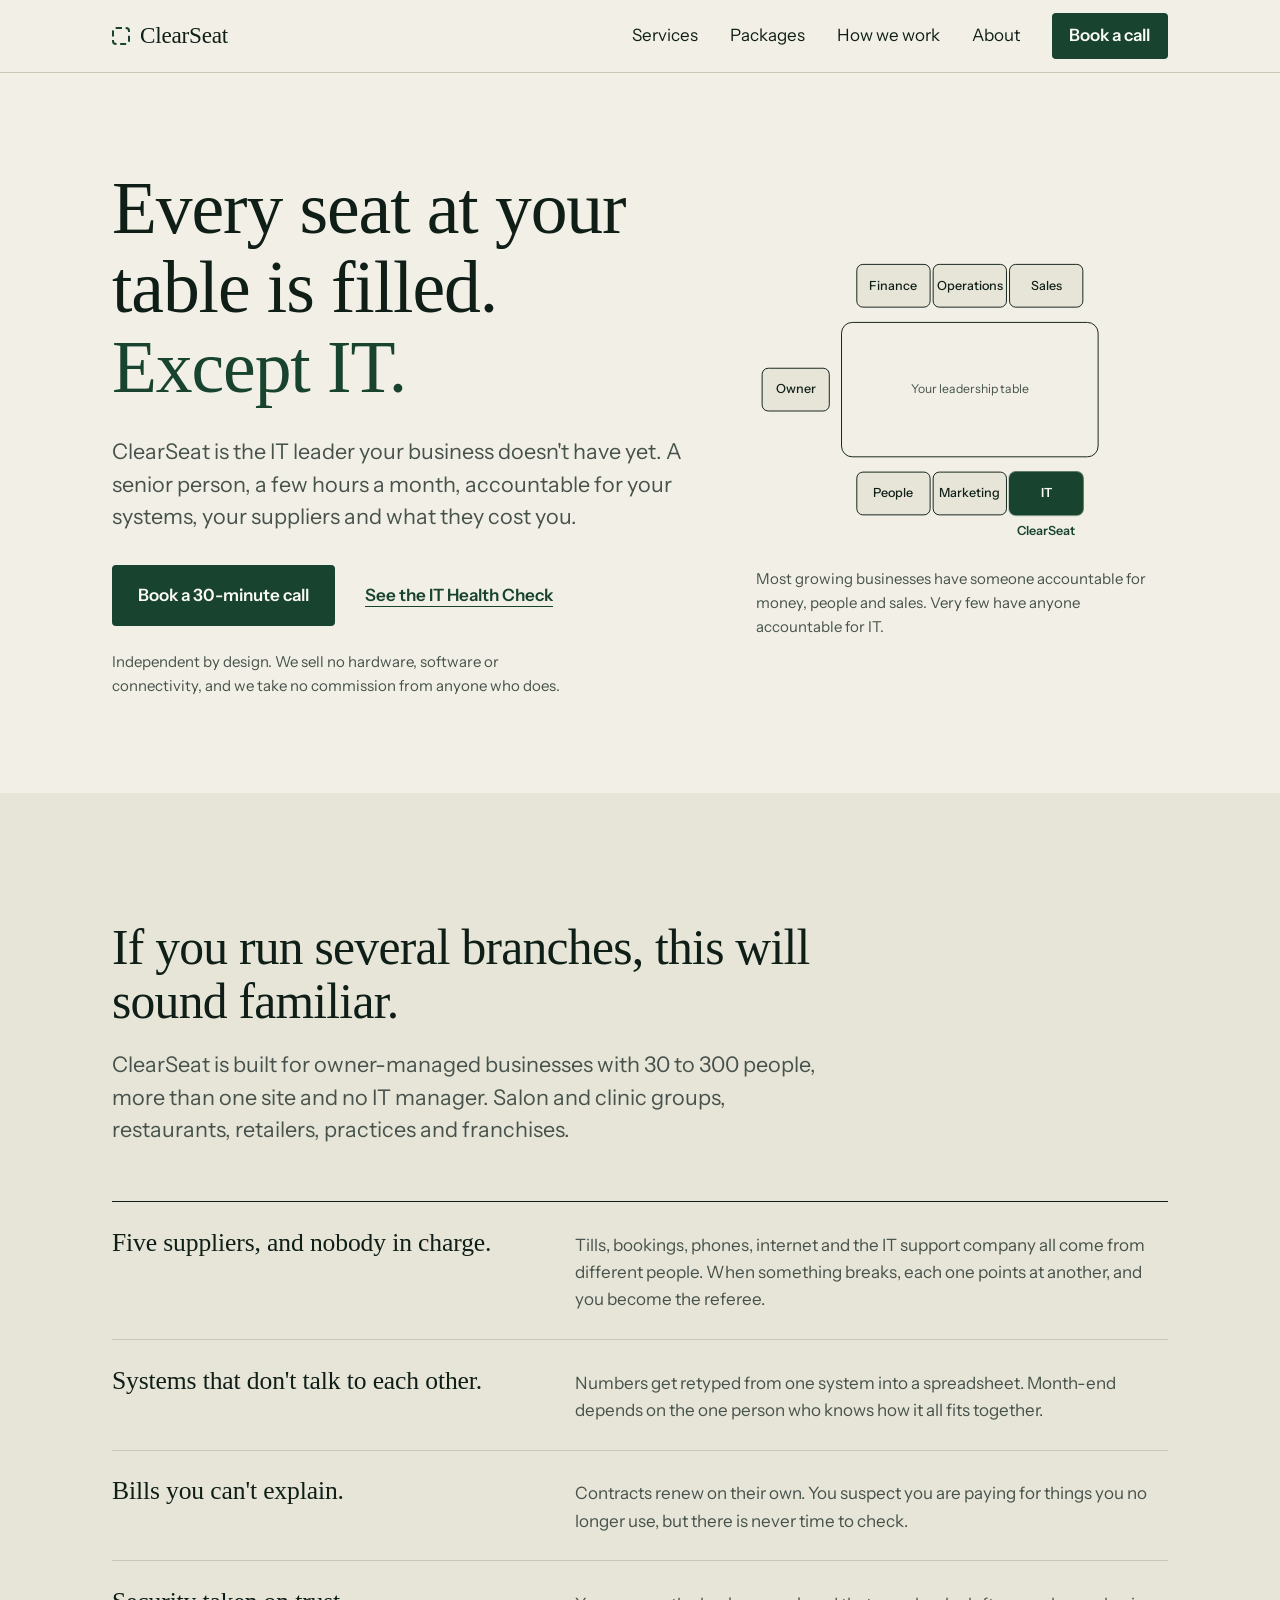
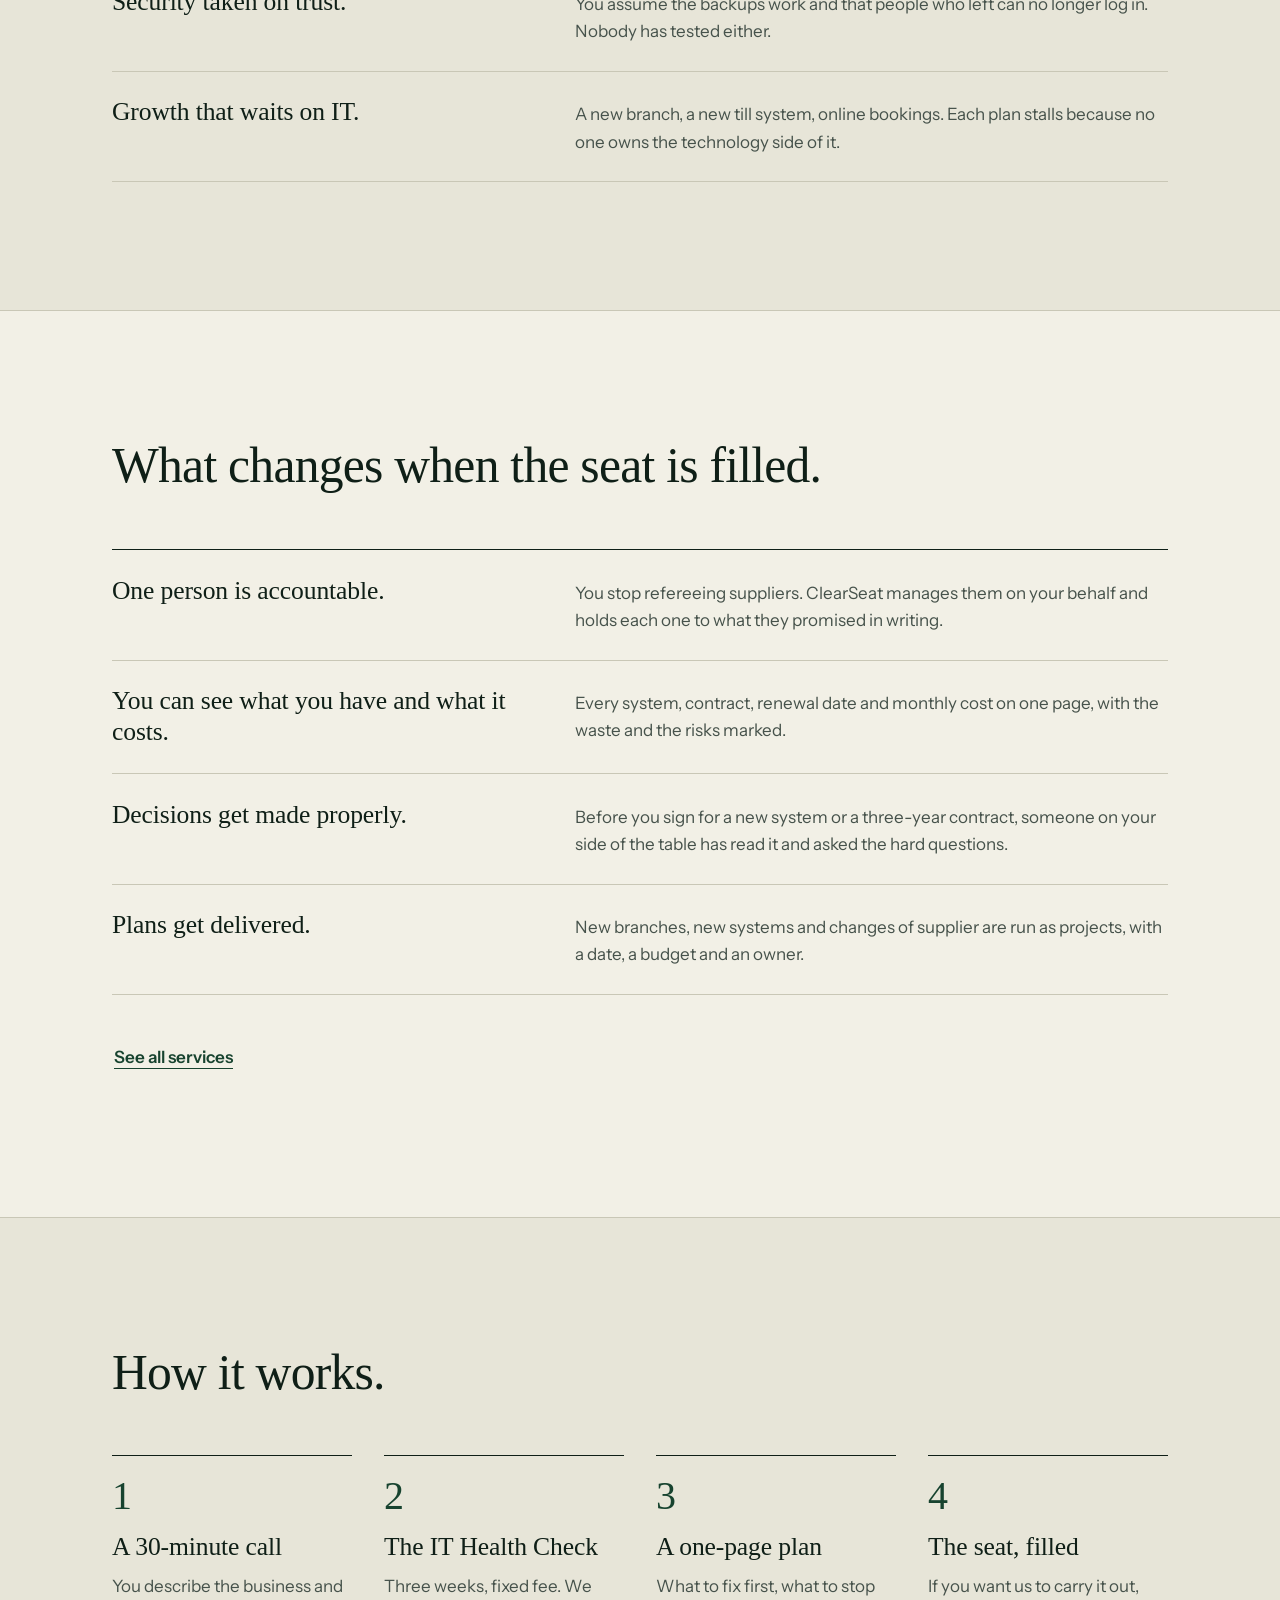
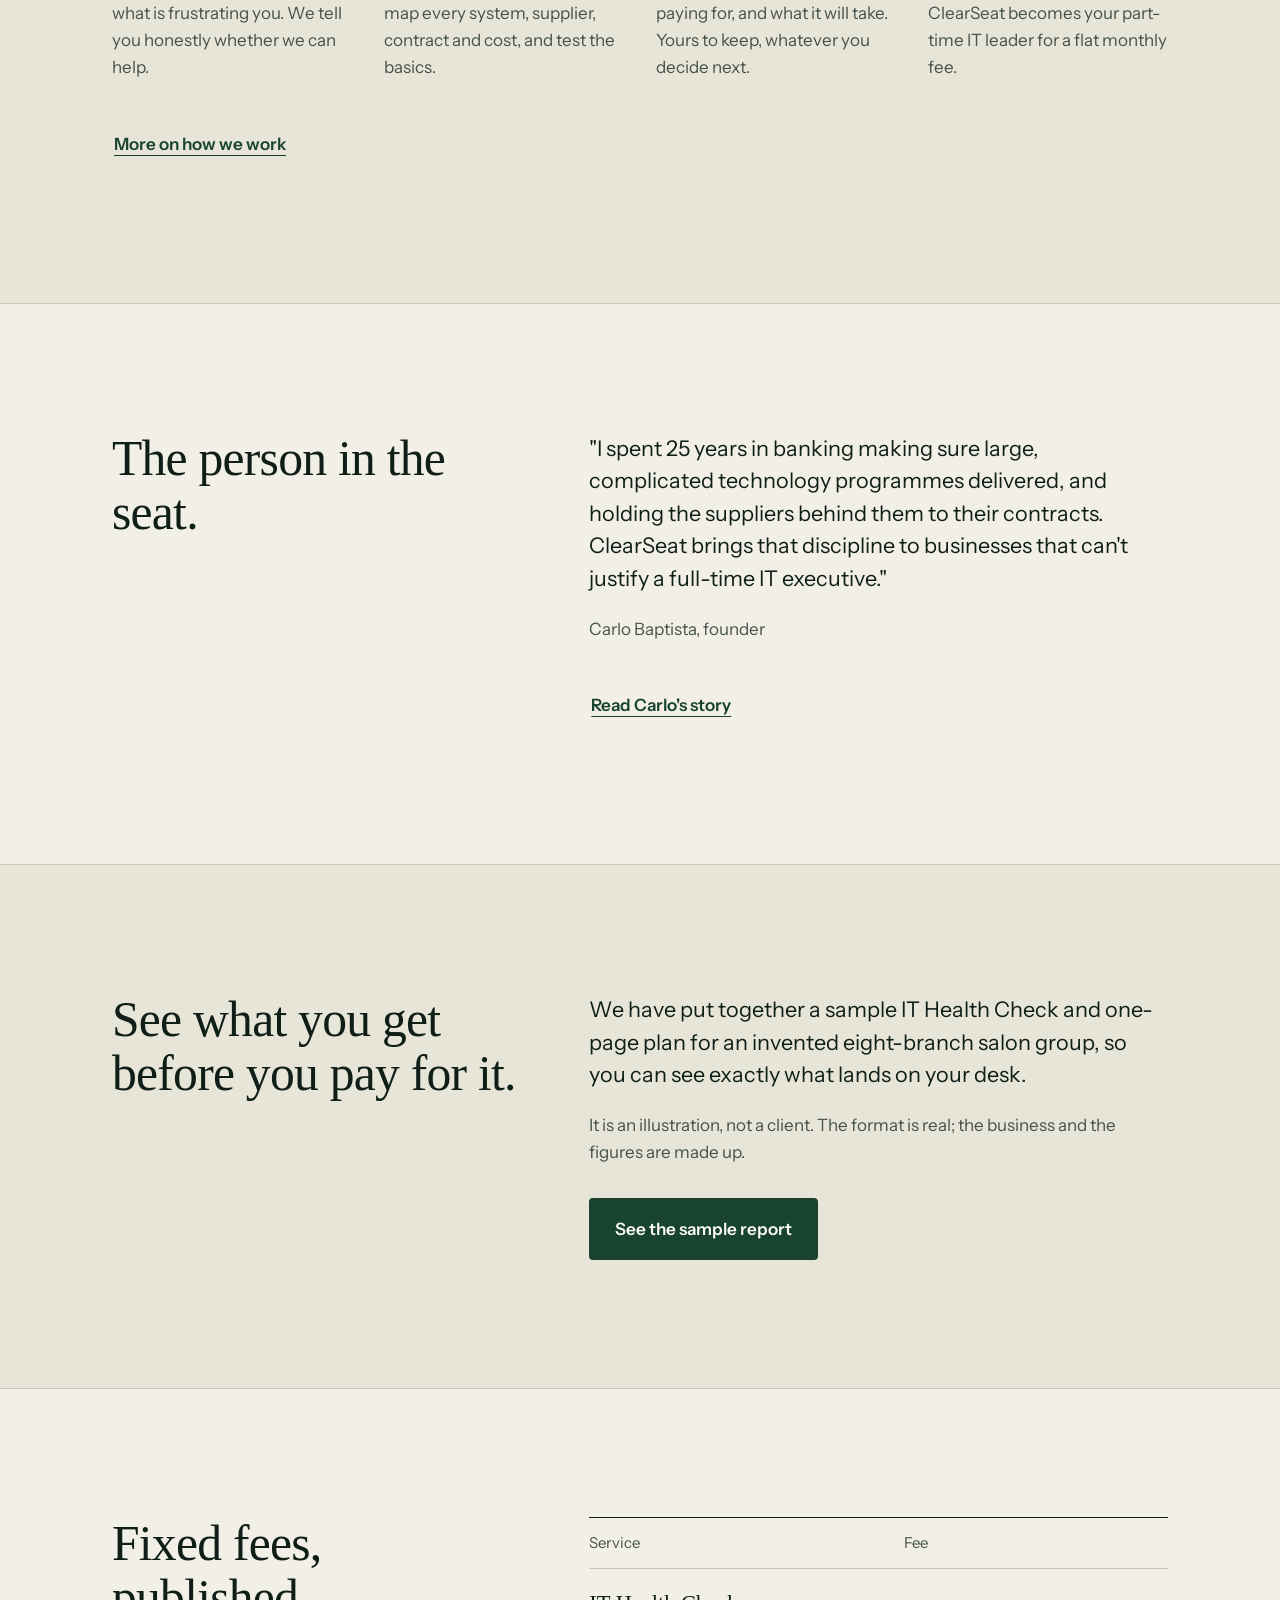
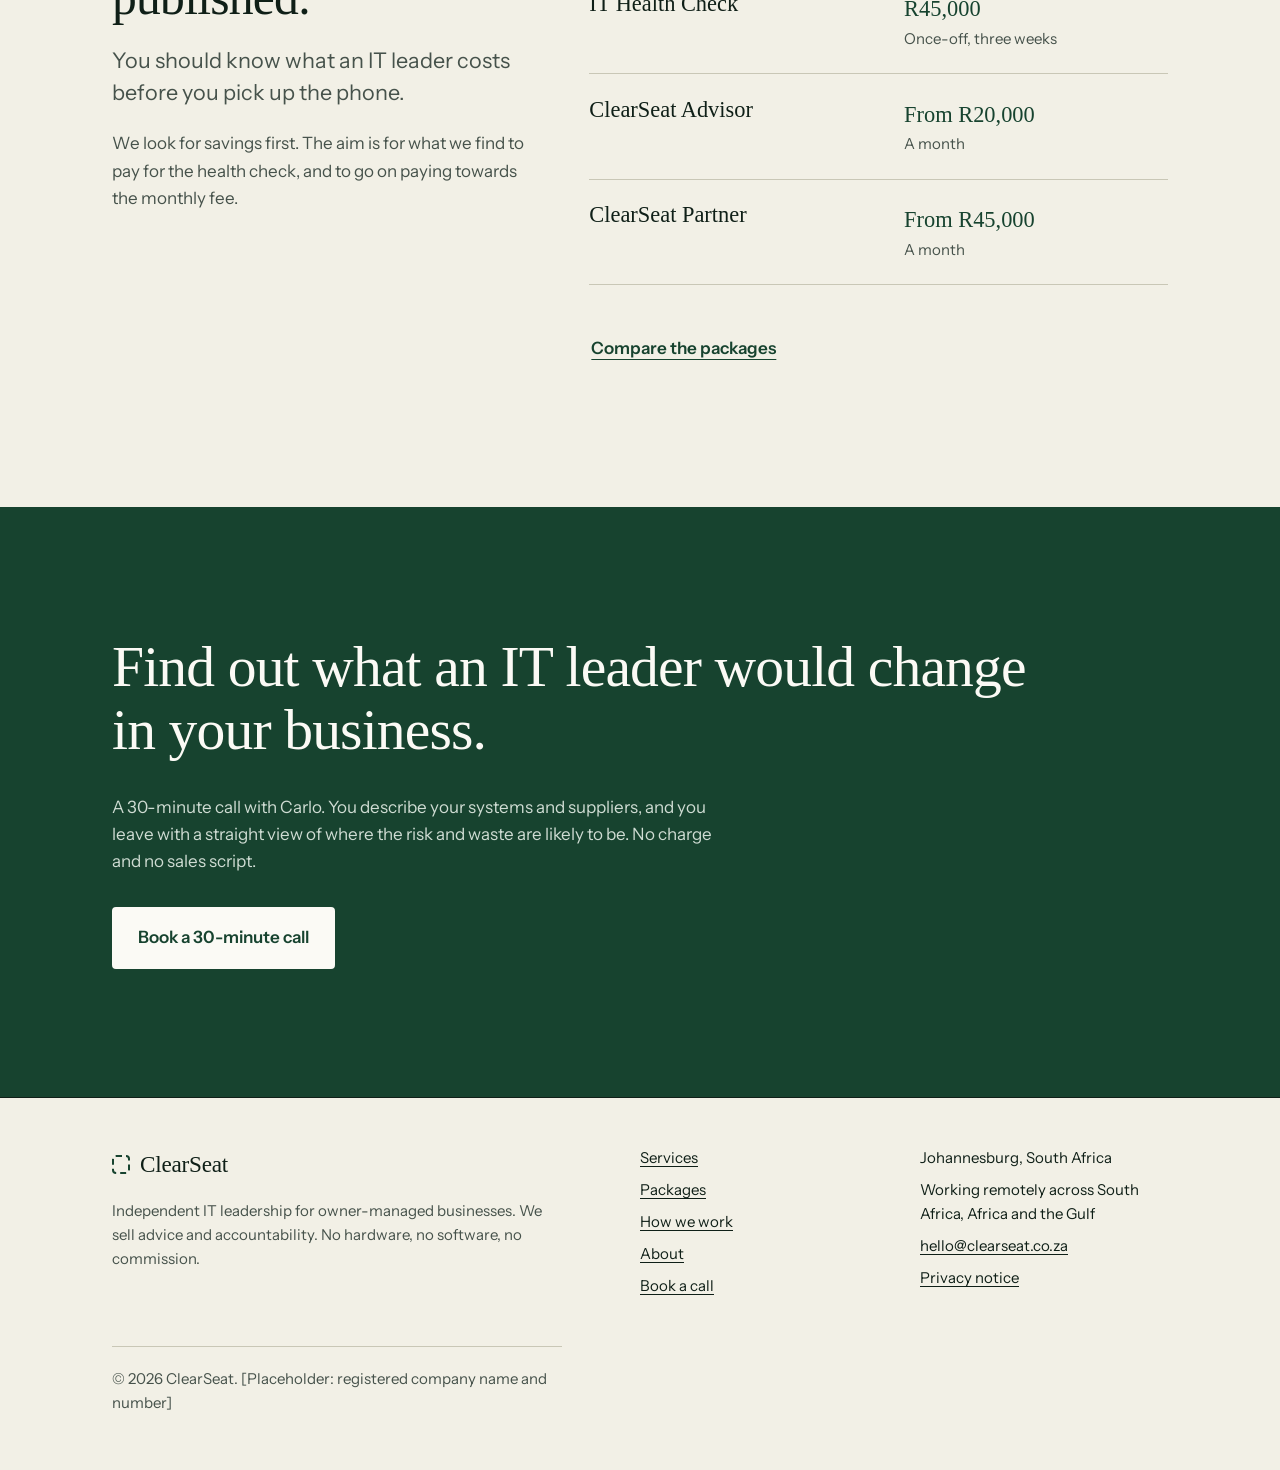
==== index.html @ d9fad648 "Add ClearSeat website Static site: home, services, packages, how we work, about, sample report, cont" ====
<!doctype html>
<html lang="en-ZA" class="no-js">
<head>
<meta charset="utf-8">
<meta name="viewport" content="width=device-width, initial-scale=1">
<title>ClearSeat - The IT leader your business doesn't have yet</title>
<meta name="description" content="Independent, part-time IT leadership for owner-managed businesses with several sites, many suppliers and no IT manager. Fixed fees. No commission.">
<link rel="canonical" href="https://www.clearseat.co.za/">
<meta name="theme-color" content="#17432f">
<meta property="og:type" content="website">
<meta property="og:site_name" content="ClearSeat">
<meta property="og:title" content="ClearSeat - The IT leader your business doesn't have yet">
<meta property="og:description" content="Independent, part-time IT leadership for owner-managed businesses with several sites, many suppliers and no IT manager. Fixed fees. No commission.">
<meta property="og:url" content="https://www.clearseat.co.za/">
<meta property="og:image" content="https://www.clearseat.co.za/og.png">
<meta property="og:image:width" content="1200">
<meta property="og:image:height" content="630">
<meta property="og:image:alt" content="ClearSeat. The IT leader your business doesn't have yet.">
<meta name="twitter:card" content="summary_large_image">
<link rel="icon" href="favicon.svg" type="image/svg+xml">
<link rel="preload" href="fonts/fraunces.woff2" as="font" type="font/woff2" crossorigin>
<link rel="preload" href="fonts/instrument-sans.woff2" as="font" type="font/woff2" crossorigin>
<link rel="stylesheet" href="css/styles.css">
<script>document.documentElement.className = "js";</script>
<script type="application/ld+json">
{
  "@context": "https://schema.org",
  "@type": [
    "LocalBusiness",
    "ProfessionalService"
  ],
  "name": "ClearSeat",
  "url": "https://www.clearseat.co.za/",
  "image": "https://www.clearseat.co.za/og.png",
  "description": "Independent, part-time IT leadership for owner-managed businesses with several sites, many suppliers and no IT manager.",
  "slogan": "The IT leader your business doesn't have yet.",
  "email": "hello@clearseat.co.za",
  "priceRange": "From R20,000 a month",
  "address": {
    "@type": "PostalAddress",
    "addressLocality": "Johannesburg",
    "addressRegion": "Gauteng",
    "addressCountry": "ZA"
  },
  "areaServed": [
    "South Africa",
    "Africa",
    "Middle East"
  ],
  "founder": {
    "@type": "Person",
    "name": "Carlo Baptista",
    "jobTitle": "Founder"
  }
}
</script>
</head>
<body>
<a class="skip" href="#main">Skip to content</a>
<header class="site-header">
  <div class="wrap">
    <a class="brand" href="index.html" aria-label="ClearSeat home"><span class="brand-mark" aria-hidden="true"></span>ClearSeat</a>
    <button class="nav-toggle" type="button" aria-expanded="false" aria-controls="site-nav">Menu</button>
    <nav class="site-nav" id="site-nav" aria-label="Main">
      <ul>
        <li><a href="services.html">Services</a></li>
        <li><a href="packages.html">Packages</a></li>
        <li><a href="how-we-work.html">How we work</a></li>
        <li><a href="about.html">About</a></li>
        <li><a class="btn" href="contact.html">Book a call</a></li>
      </ul>
    </nav>
  </div>
</header>
<main id="main">
<section class="hero">
  <div class="wrap hero-grid">
    <div>
      <h1>Every seat at your table is filled. <span>Except IT.</span></h1>
      <p class="lede">ClearSeat is the IT leader your business doesn't have yet. A senior person, a few hours a month, accountable for your systems, your suppliers and what they cost you.</p>
      <div class="actions">
        <a class="btn" href="contact.html">Book a 30-minute call</a>
        <a class="btn btn-plain" href="services.html#health-check">See the IT Health Check</a>
      </div>
      <p class="hero-note">Independent by design. We sell no hardware, software or connectivity, and we take no commission from anyone who does.</p>
    </div>
    <figure class="table-fig">
  <svg viewBox="0 0 540 404" role="img" aria-labelledby="table-title table-desc">
    <title id="table-title">Your leadership table</title>
    <desc id="table-desc">A table seen from above. The owner, finance, operations, sales, people and marketing seats are filled. The IT seat is empty until ClearSeat takes it.</desc>
    <rect class="table-top" x="112" y="104" width="336" height="176" rx="14"/>
    <text class="table-word" x="280" y="197">Your leadership table</text>
    <rect class="seat" x="8" y="164" width="88" height="56" rx="8"/><text class="seat-label" x="52" y="197">Owner</text>
    <rect class="seat" x="132" y="28" width="96" height="56" rx="8"/><text class="seat-label" x="180" y="61">Finance</text>
    <rect class="seat" x="232" y="28" width="96" height="56" rx="8"/><text class="seat-label" x="280" y="61">Operations</text>
    <rect class="seat" x="332" y="28" width="96" height="56" rx="8"/><text class="seat-label" x="380" y="61">Sales</text>
    <rect class="seat" x="132" y="300" width="96" height="56" rx="8"/><text class="seat-label" x="180" y="333">People</text>
    <rect class="seat" x="232" y="300" width="96" height="56" rx="8"/><text class="seat-label" x="280" y="333">Marketing</text>
    <rect class="seat-it-empty" x="332" y="300" width="96" height="56" rx="8"/>
    <text class="seat-it-empty-word" x="380" y="333">IT</text>
    <rect class="seat-it" x="332" y="300" width="96" height="56" rx="8"/>
    <text class="seat-it-label" x="380" y="333">IT</text>
    <text class="seat-it-word" x="380" y="382">ClearSeat</text>
  </svg>
  <figcaption>Most growing businesses have someone accountable for money, people and sales. Very few have anyone accountable for IT.</figcaption>
</figure>
  </div>
</section>

<section class="section section-deep">
  <div class="wrap">
    <div class="section-head">
      <h2>If you run several branches, this will sound familiar.</h2>
      <p class="lede">ClearSeat is built for owner-managed businesses with 30 to 300 people, more than one site and no IT manager. Salon and clinic groups, restaurants, retailers, practices and franchises.</p>
    </div>
    <ul class="ledger">
      <li><h3>Five suppliers, and nobody in charge.</h3><p>Tills, bookings, phones, internet and the IT support company all come from different people. When something breaks, each one points at another, and you become the referee.</p></li>
      <li><h3>Systems that don't talk to each other.</h3><p>Numbers get retyped from one system into a spreadsheet. Month-end depends on the one person who knows how it all fits together.</p></li>
      <li><h3>Bills you can't explain.</h3><p>Contracts renew on their own. You suspect you are paying for things you no longer use, but there is never time to check.</p></li>
      <li><h3>Security taken on trust.</h3><p>You assume the backups work and that people who left can no longer log in. Nobody has tested either.</p></li>
      <li><h3>Growth that waits on IT.</h3><p>A new branch, a new till system, online bookings. Each plan stalls because no one owns the technology side of it.</p></li>
    </ul>
  </div>
</section>

<section class="section">
  <div class="wrap">
    <div class="section-head">
      <h2>What changes when the seat is filled.</h2>
    </div>
    <ul class="ledger">
      <li><h3>One person is accountable.</h3><p>You stop refereeing suppliers. ClearSeat manages them on your behalf and holds each one to what they promised in writing.</p></li>
      <li><h3>You can see what you have and what it costs.</h3><p>Every system, contract, renewal date and monthly cost on one page, with the waste and the risks marked.</p></li>
      <li><h3>Decisions get made properly.</h3><p>Before you sign for a new system or a three-year contract, someone on your side of the table has read it and asked the hard questions.</p></li>
      <li><h3>Plans get delivered.</h3><p>New branches, new systems and changes of supplier are run as projects, with a date, a budget and an owner.</p></li>
    </ul>
    <div class="actions"><a class="btn btn-plain" href="services.html">See all services</a></div>
  </div>
</section>

<section class="section section-deep">
  <div class="wrap">
    <div class="section-head"><h2>How it works.</h2></div>
    <ol class="steps">
      <li><h3>A 30-minute call</h3><p>You describe the business and what is frustrating you. We tell you honestly whether we can help.</p></li>
      <li><h3>The IT Health Check</h3><p>Three weeks, fixed fee. We map every system, supplier, contract and cost, and test the basics.</p></li>
      <li><h3>A one-page plan</h3><p>What to fix first, what to stop paying for, and what it will take. Yours to keep, whatever you decide next.</p></li>
      <li><h3>The seat, filled</h3><p>If you want us to carry it out, ClearSeat becomes your part-time IT leader for a flat monthly fee.</p></li>
    </ol>
    <div class="actions"><a class="btn btn-plain" href="how-we-work.html">More on how we work</a></div>
  </div>
</section>

<section class="section">
  <div class="wrap split">
    <div>
      <h2>The person in the seat.</h2>
    </div>
    <div>
      <p class="lede" style="color:var(--ink)">"I spent 25 years in banking making sure large, complicated technology programmes delivered, and holding the suppliers behind them to their contracts. ClearSeat brings that discipline to businesses that can't justify a full-time IT executive."</p>
      <p class="quiet">Carlo Baptista, founder</p>
      <div class="actions"><a class="btn btn-plain" href="about.html">Read Carlo's story</a></div>

    </div>
  </div>
</section>

<section class="section section-deep">
  <div class="wrap split">
    <div><h2>See what you get before you pay for it.</h2></div>
    <div>
      <p class="lede" style="color:var(--ink)">We have put together a sample IT Health Check and one-page plan for an invented eight-branch salon group, so you can see exactly what lands on your desk.</p>
      <p class="quiet">It is an illustration, not a client. The format is real; the business and the figures are made up.</p>
      <div class="actions"><a class="btn" href="sample.html">See the sample report</a></div>
    </div>
  </div>
</section>

<section class="section">
  <div class="wrap split">
    <div>
      <h2>Fixed fees, published.</h2>
      <p class="lede" style="margin-top:1.25rem">You should know what an IT leader costs before you pick up the phone.</p>
      <p class="quiet" style="margin-top:1rem">We look for savings first. The aim is for what we find to pay for the health check, and to go on paying towards the monthly fee.</p>
    </div>
    <div>
      <table class="prices">
        <thead><tr><th scope="col">Service</th><th scope="col">Fee</th></tr></thead>
        <tbody>
          <tr><th scope="row">IT Health Check</th><td><span class="amount">R45,000</span><small>Once-off, three weeks</small></td></tr>
          <tr><th scope="row">ClearSeat Advisor</th><td><span class="amount">From R20,000</span><small>A month</small></td></tr>
          <tr><th scope="row">ClearSeat Partner</th><td><span class="amount">From R45,000</span><small>A month</small></td></tr>
        </tbody>
      </table>
      <div class="actions"><a class="btn btn-plain" href="packages.html">Compare the packages</a></div>
    </div>
  </div>
</section>
<section class="section section-green">
  <div class="wrap">
    <h2 class="statement">Find out what an IT leader would change in your business.</h2>
    <p class="statement-foot quiet">A 30-minute call with Carlo. You describe your systems and suppliers, and you leave with a straight view of where the risk and waste are likely to be. No charge and no sales script.</p>
    <div class="actions"><a class="btn" style="background:#fbfaf5;color:#17432f;border-color:#fbfaf5" href="contact.html">Book a 30-minute call</a></div>
  </div>
</section>

</main>
<footer class="site-footer">
  <div class="wrap">
    <div class="footer-grid">
      <div>
        <a class="brand" href="index.html"><span class="brand-mark" aria-hidden="true"></span>ClearSeat</a>
        <p style="margin-top:1rem">Independent IT leadership for owner-managed businesses. We sell advice and accountability. No hardware, no software, no commission.</p>
      </div>
      <nav aria-label="Footer">
        <ul>
          <li><a href="services.html">Services</a></li>
          <li><a href="packages.html">Packages</a></li>
          <li><a href="how-we-work.html">How we work</a></li>
          <li><a href="about.html">About</a></li>
          <li><a href="contact.html">Book a call</a></li>
        </ul>
      </nav>
      <div>
        <ul>
          <li>Johannesburg, South Africa</li>
          <li>Working remotely across South Africa, Africa and the Gulf</li>
          <li><a href="mailto:hello@clearseat.co.za">hello@clearseat.co.za</a></li>
          <li><a href="privacy.html">Privacy notice</a></li>
        </ul>
      </div>
    </div>
    <p class="footer-base">&copy; 2026 ClearSeat. [Placeholder: registered company name and number]</p>
  </div>
</footer>
<script src="js/main.js" defer></script>
</body>
</html>
---- css/styles.css ----
/* ClearSeat - site styles. Two typefaces, one green, one idea: the empty seat. */

@font-face {
  font-family: "Fraunces";
  src: url("../fonts/fraunces.woff2") format("woff2");
  font-weight: 100 900;
  font-style: normal;
  font-display: swap;
}
@font-face {
  font-family: "Instrument Sans";
  src: url("../fonts/instrument-sans.woff2") format("woff2");
  font-weight: 400 700;
  font-style: normal;
  font-display: swap;
}

:root {
  --paper: #f2f0e6;
  --paper-deep: #e7e5d8;
  --ink: #0f1f17;
  --ink-soft: #46524b;
  --green: #17432f;
  --green-bright: #1f6a47;
  --rule: #c9c7b6;
  --white: #fbfaf5;
  --display: "Fraunces", "Iowan Old Style", Georgia, serif;
  --body: "Instrument Sans", "Helvetica Neue", Arial, sans-serif;
  --wrap: 72rem;
  --gutter: clamp(1.25rem, 5vw, 3rem);
  --space-section: clamp(4rem, 10vw, 8rem);
}

*, *::before, *::after { box-sizing: border-box; }
html { -webkit-text-size-adjust: 100%; scroll-behavior: smooth; font-variant-ligatures: none; }
body {
  margin: 0;
  background: var(--paper);
  color: var(--ink);
  font-family: var(--body);
  font-size: 1.0625rem;
  line-height: 1.6;
  -webkit-font-smoothing: antialiased;
  text-rendering: optimizeLegibility;
}
img, svg { max-width: 100%; display: block; }
a { color: var(--green); text-underline-offset: 0.2em; text-decoration-thickness: 1px; }
a:hover { text-decoration-thickness: 2px; }
:focus-visible { outline: 3px solid var(--green-bright); outline-offset: 3px; border-radius: 2px; }

h1, h2, h3 { font-family: var(--display); font-weight: 400; line-height: 1.08; margin: 0; letter-spacing: -0.015em; font-optical-sizing: auto; }
h1 { font-size: clamp(2.6rem, 6.4vw, 4.6rem); }
h2 { font-size: clamp(1.9rem, 4.4vw, 3.1rem); }
h3 { font-size: clamp(1.3rem, 2.4vw, 1.6rem); line-height: 1.2; letter-spacing: -0.005em; }
p { margin: 0 0 1em; max-width: 38em; }
ul, ol { margin: 0; padding: 0; list-style: none; }

.wrap { width: 100%; max-width: var(--wrap); margin: 0 auto; padding-inline: var(--gutter); }
.skip { position: absolute; left: -999px; top: 0; background: var(--ink); color: var(--white); padding: 0.75rem 1rem; z-index: 20; }
.skip:focus { left: 0; }
.lede { font-size: clamp(1.15rem, 2vw, 1.35rem); line-height: 1.5; color: var(--ink-soft); max-width: 34em; }
.quiet { color: var(--ink-soft); }
.small { font-size: 0.9375rem; }

/* Header */
.site-header { border-bottom: 1px solid var(--rule); }
.site-header .wrap { display: flex; align-items: center; justify-content: space-between; gap: 1rem; min-height: 4.5rem; flex-wrap: wrap; }
.brand { display: inline-flex; align-items: center; gap: 0.6rem; font-family: var(--display); font-size: 1.45rem; color: var(--ink); text-decoration: none; letter-spacing: -0.01em; }
.brand-mark { width: 1.15rem; height: 1.15rem; border: 2px dashed var(--green); border-radius: 4px; transition: background-color 0.25s ease, border-style 0s 0.1s; }
.brand:hover .brand-mark { background: var(--green); border-style: solid; }
.nav-toggle { font: inherit; font-weight: 600; background: none; border: 1px solid var(--ink); border-radius: 4px; padding: 0.5rem 0.9rem; color: var(--ink); cursor: pointer; min-height: 44px; }
.site-nav { display: none; width: 100%; padding-bottom: 1rem; }
.site-nav.is-open { display: block; }
.site-nav ul { display: flex; flex-direction: column; }
.site-nav a { display: block; padding: 0.8rem 0; color: var(--ink); text-decoration: none; border-top: 1px solid var(--rule); }
.site-nav a[aria-current="page"] { font-weight: 600; color: var(--green); }
.site-nav .btn { margin-top: 0.75rem; border-top: 0; text-align: center; }
.no-js .site-nav { display: block; }
.no-js .nav-toggle { display: none; }
@media (min-width: 56rem) {
  .nav-toggle { display: none; }
  .site-nav { display: block; width: auto; padding: 0; }
  .site-nav ul { flex-direction: row; align-items: center; gap: 2rem; }
  .site-nav a { padding: 0.4rem 0; border: 0; }
  .site-nav a:not(.btn):hover { text-decoration: underline; text-underline-offset: 0.4em; }
  .site-nav a[aria-current="page"] { text-decoration: underline; text-underline-offset: 0.4em; text-decoration-thickness: 2px; }
  .site-nav .btn { margin: 0; padding: 0.6rem 1.1rem; }
}

/* Buttons */
.btn { display: inline-block; background: var(--green); color: var(--white); font-weight: 600; text-decoration: none; padding: 0.95rem 1.5rem; border-radius: 4px; border: 2px solid var(--green); transition: background-color 0.2s ease, color 0.2s ease; min-height: 44px; }
.btn:hover { background: var(--ink); border-color: var(--ink); }
.site-nav a.btn { color: var(--white); }
.btn-plain { background: none; color: var(--green); border-color: transparent; padding-inline: 0; text-decoration: underline; text-underline-offset: 0.3em; }
.btn-plain:hover { background: none; color: var(--ink); border-color: transparent; }
.actions { display: flex; flex-wrap: wrap; align-items: center; gap: 0.75rem 1.75rem; margin-top: 2rem; }

/* Sections */
.section { padding-block: var(--space-section); }
.section + .section { border-top: 1px solid var(--rule); }
.section-deep { background: var(--paper-deep); }
.section-green { background: var(--green); color: var(--white); }
.section-green + .section, .section + .section-green { border-top: 0; }
.section-green a { color: var(--white); }
.section-green .quiet { color: #cfdcd3; }
.section-head { margin-bottom: clamp(2rem, 5vw, 3.5rem); max-width: 46rem; }
.section-head p { margin-top: 1.25rem; }

/* Hero */
.hero { padding-block: clamp(3rem, 8vw, 6rem) clamp(3rem, 8vw, 5rem); }
.hero-grid { display: grid; gap: 3rem; align-items: center; }
.hero h1 { max-width: 12em; }
.hero h1 span { display: block; color: var(--green); }
.hero .lede { margin-top: 1.75rem; }
.hero-note { margin-top: 1.5rem; font-size: 0.9375rem; color: var(--ink-soft); max-width: 30em; }
@media (min-width: 62rem) {
  .hero-grid { grid-template-columns: 1.3fr 0.9fr; gap: 3rem; }
}
.page-hero { padding-block: clamp(3rem, 8vw, 5.5rem); }
.page-hero h1 { font-size: clamp(2.3rem, 6vw, 4.25rem); max-width: 14em; }
.page-hero .lede { margin-top: 1.5rem; }

/* The table and its seats */
.table-fig { margin: 0; }
.table-fig svg { width: 100%; height: auto; font-family: var(--body); }
.table-fig figcaption { margin-top: 1rem; font-size: 0.9375rem; color: var(--ink-soft); }
.seat { fill: var(--paper-deep); stroke: var(--ink); stroke-width: 1.25; }
.seat-label { fill: var(--ink); font-size: 16.5px; font-weight: 500; text-anchor: middle; }
.table-top { fill: none; stroke: var(--ink); stroke-width: 1.25; }
.table-word { fill: var(--ink-soft); font-size: 16px; text-anchor: middle; }
.seat-it { fill: var(--green); stroke: var(--green); stroke-width: 2; }
.seat-it-empty { fill: var(--paper); stroke: var(--green); stroke-width: 2; stroke-dasharray: 6 5; }
.seat-it-label { fill: var(--white); font-size: 16.5px; font-weight: 600; text-anchor: middle; }
.seat-it-word { fill: var(--green); font-size: 16.5px; font-weight: 600; text-anchor: middle; }
.seat-it-empty-word { fill: var(--ink-soft); font-size: 16.5px; text-anchor: middle; }
.js .seat-it-empty, .js .seat-it-empty-word { animation: seat-out 0.5s ease 1.6s forwards; }
.js .seat-it, .js .seat-it-label, .js .seat-it-word { opacity: 0; animation: seat-in 0.6s ease 1.7s forwards; }
.seat-it-empty, .seat-it-empty-word { opacity: 0; }
.js .seat-it-empty, .js .seat-it-empty-word { opacity: 1; }
@keyframes seat-in { to { opacity: 1; } }
@keyframes seat-out { to { opacity: 0; } }

/* Ledger list: label on the left, plain words on the right */
.ledger { border-top: 1px solid var(--ink); }
.ledger > li, .ledger > div { display: grid; gap: 0.5rem 2.5rem; padding-block: 1.6rem; border-bottom: 1px solid var(--rule); }
.ledger h3 { max-width: 16em; }
.ledger p { margin: 0; color: var(--ink-soft); }
.ledger p + p { margin-top: 0.25em; color: var(--ink); font-weight: 500; }
@media (min-width: 48rem) {
  .ledger > li, .ledger > div { grid-template-columns: minmax(0, 5fr) minmax(0, 7fr); align-items: baseline; }
  .ledger > li > p:nth-child(3) { grid-column: 2; }
}
.section-green .ledger { border-top-color: var(--white); }
.section-green .ledger > li { border-bottom-color: #3d6753; }
.section-green .ledger p { color: #dbe6de; }

/* Steps: a real sequence, so it is numbered */
.steps { counter-reset: step; display: grid; gap: 2.5rem; }
.steps li { counter-increment: step; border-top: 1px solid var(--ink); padding-top: 1.25rem; }
.steps li::before { content: counter(step); font-family: var(--display); font-size: 2.5rem; line-height: 1; color: var(--green); display: block; margin-bottom: 1rem; }
.steps p { color: var(--ink-soft); margin: 0.6rem 0 0; }
@media (min-width: 40rem) { .steps { grid-template-columns: repeat(2, 1fr); } }
@media (min-width: 64rem) { .steps { grid-template-columns: repeat(4, 1fr); gap: 2rem; } }

/* Statement */
.statement { font-family: var(--display); font-size: clamp(1.9rem, 5vw, 3.6rem); line-height: 1.1; letter-spacing: -0.015em; max-width: 16em; margin: 0; }
.statement-foot { margin-top: 2rem; max-width: 36em; }

/* Two columns */
.split { display: grid; gap: 2.5rem; }
@media (min-width: 56rem) { .split { grid-template-columns: 5fr 7fr; gap: 4rem; } .split-even { grid-template-columns: 1fr 1fr; } }

/* Services */
.service { padding-block: clamp(3rem, 7vw, 5rem); border-top: 1px solid var(--rule); }
.service:first-of-type { border-top: 1px solid var(--ink); }
.service-grid { display: grid; gap: 2rem; }
.service-price { font-family: var(--display); font-size: 1.35rem; color: var(--green); margin: 0.75rem 0 0; }
.facts { display: grid; gap: 1.75rem; }
.facts h3 { font-family: var(--body); font-size: 1rem; font-weight: 600; letter-spacing: 0; margin-bottom: 0.4rem; }
.facts p, .facts li { color: var(--ink-soft); margin: 0; }
.ticks li { padding-left: 1.5rem; position: relative; margin-bottom: 0.4rem; max-width: 36em; }
.ticks li::before { content: ""; position: absolute; left: 0; top: 0.55em; width: 0.6rem; height: 0.6rem; background: var(--green); border-radius: 2px; }
.crosses li::before { background: none; border: 1.5px dashed var(--ink-soft); }
@media (min-width: 56rem) { .service-grid { grid-template-columns: 5fr 7fr; gap: 4rem; } }

/* Price ledger */
.prices { width: 100%; border-collapse: collapse; border-top: 1px solid var(--ink); }
.prices th, .prices td { text-align: left; vertical-align: top; padding: 1.4rem 1rem 1.4rem 0; border-bottom: 1px solid var(--rule); font-weight: 400; }
.prices thead th { font-size: 0.9375rem; color: var(--ink-soft); padding-block: 0.8rem; }
.prices tbody th { font-family: var(--display); font-size: 1.4rem; line-height: 1.2; min-width: 9em; }
.prices .amount { font-family: var(--display); font-size: 1.4rem; color: var(--green); white-space: nowrap; font-variant-numeric: tabular-nums; }
.prices td small { display: block; font-size: 0.9375rem; color: var(--ink-soft); }
@media (max-width: 47.99rem) {
  .prices thead { position: absolute; width: 1px; height: 1px; overflow: hidden; clip-path: inset(50%); }
  .prices, .prices tbody, .prices tr, .prices th, .prices td { display: block; }
  .prices tr { padding-block: 1.4rem; border-bottom: 1px solid var(--rule); }
  .prices th, .prices td { border: 0; padding: 0 0 0.5rem; }
}

/* Questions */
.faq details { border-bottom: 1px solid var(--rule); }
.faq details:first-of-type { border-top: 1px solid var(--ink); }
.faq summary { cursor: pointer; padding: 1.3rem 2.5rem 1.3rem 0; font-family: var(--display); font-size: 1.3rem; line-height: 1.25; list-style: none; position: relative; }
.faq summary::-webkit-details-marker { display: none; }
.faq summary::after { content: "+"; position: absolute; right: 0.25rem; top: 1.1rem; font-size: 1.6rem; color: var(--green); font-family: var(--body); }
.faq details[open] summary::after { content: "-"; }
.faq details p { color: var(--ink-soft); padding-bottom: 1.3rem; margin: 0; }

/* Placeholder blocks: things Carlo still needs to supply */
.placeholder { border: 2px dashed var(--green); border-radius: 6px; padding: 1.5rem; background: var(--white); color: var(--ink); }
.placeholder strong { display: block; margin-bottom: 0.35rem; }
.placeholder p { margin: 0; color: var(--ink-soft); }
.portrait { aspect-ratio: 4 / 5; display: grid; place-content: center; text-align: center; max-width: 24rem; }

/* Portrait */
.portrait-img { width: 100%; max-width: 24rem; height: auto; border-radius: 6px; }

/* Sample report sheets */
.example-note { border-left: 4px solid var(--green); background: var(--white); padding: 1rem 1.25rem; max-width: 46rem; }
.example-note p { margin: 0; }
.sheet { background: var(--white); border: 1px solid var(--rule); border-radius: 6px; padding: clamp(1.25rem, 4vw, 3rem); margin-top: 2.5rem; }
.sheet-head { display: flex; flex-wrap: wrap; justify-content: space-between; gap: 0.5rem 2rem; padding-bottom: 1.25rem; border-bottom: 1px solid var(--ink); margin-bottom: 1.5rem; }
.sheet-head p { margin: 0; color: var(--ink-soft); font-size: 0.9375rem; }
.sheet h3 { font-size: clamp(1.5rem, 3vw, 2rem); }
.figures { display: grid; gap: 1.5rem; margin-block: 0.5rem 2rem; }
.figures dt { font-size: 0.9375rem; color: var(--ink-soft); }
.figures dd { margin: 0.2rem 0 0; font-family: var(--display); font-size: clamp(1.7rem, 4vw, 2.4rem); line-height: 1.1; color: var(--green); font-variant-numeric: tabular-nums; }
@media (min-width: 40rem) { .figures { grid-template-columns: repeat(3, 1fr); } }
.scroll { overflow-x: auto; }
.register { width: 100%; min-width: 44rem; border-collapse: collapse; font-size: 0.9375rem; }
.register th, .register td { text-align: left; vertical-align: top; padding: 0.75rem 1rem 0.75rem 0; border-bottom: 1px solid var(--rule); }
.register thead th { font-weight: 600; border-bottom: 1px solid var(--ink); }
.register tbody th { font-weight: 600; }
.register .num { text-align: right; white-space: nowrap; font-variant-numeric: tabular-nums; padding-right: 1.5rem; }
.register tfoot th, .register tfoot td { font-weight: 600; border-bottom: 0; border-top: 1px solid var(--ink); }
.flag { display: inline-block; font-size: 0.8125rem; font-weight: 600; padding: 0.1rem 0.5rem; border-radius: 3px; border: 1px solid var(--green); color: var(--green); white-space: nowrap; }
.flag-risk { border-style: dashed; color: var(--ink); border-color: var(--ink); }

@media (max-width: 47.99rem) {
  .register { min-width: 0; }
  .register thead { position: absolute; width: 1px; height: 1px; overflow: hidden; clip-path: inset(50%); }
  .register, .register tbody, .register tfoot, .register tr, .register th, .register td { display: block; }
  .register tr { padding-block: 1.1rem; border-bottom: 1px solid var(--rule); }
  .register tfoot tr { border-top: 1px solid var(--ink); border-bottom: 0; }
  .register th, .register td, .register tfoot th, .register tfoot td { border: 0; padding: 0.15rem 0; }
  .register tbody th { font-size: 1.0625rem; padding-bottom: 0.4rem; }
  .register td[data-label] { display: grid; grid-template-columns: 8.5rem 1fr; gap: 0.75rem; text-align: left; white-space: normal; }
  .register td[data-label]::before { content: attr(data-label); color: var(--ink-soft); }
  .register td.empty { display: none; }
  .register caption { display: block; }
}

/* Form */
.form { display: grid; gap: 1.25rem; }
.field { display: grid; gap: 0.4rem; }
.field label, .field legend { font-weight: 600; }
.field .hint { font-size: 0.9375rem; color: var(--ink-soft); }
.field input, .field select, .field textarea { font: inherit; color: var(--ink); background: var(--white); border: 1px solid var(--ink-soft); border-radius: 4px; padding: 0.8rem 0.9rem; width: 100%; min-height: 48px; }
.field textarea { min-height: 8rem; resize: vertical; }
.field input:focus-visible, .field select:focus-visible, .field textarea:focus-visible { outline: 3px solid var(--green-bright); outline-offset: 1px; }
.field-row { display: grid; gap: 1.25rem; }
@media (min-width: 40rem) { .field-row { grid-template-columns: 1fr 1fr; } }
.check { display: grid; grid-template-columns: auto 1fr; gap: 0.75rem; align-items: start; }
.check input { width: 1.25rem; height: 1.25rem; margin-top: 0.2rem; accent-color: var(--green); }
.hp { position: absolute; left: -9999px; }
button.btn { font: inherit; font-weight: 600; cursor: pointer; justify-self: start; }

/* Footer */
.site-footer { border-top: 1px solid var(--ink); padding-block: 3rem 2.5rem; font-size: 0.9375rem; }
.footer-grid { display: grid; gap: 2rem; }
.site-footer p { color: var(--ink-soft); max-width: 30em; }
.site-footer li { margin-bottom: 0.5rem; }
.site-footer a { color: var(--ink); }
.footer-base { margin-top: 2.5rem; padding-top: 1.25rem; border-top: 1px solid var(--rule); color: var(--ink-soft); }
@media (min-width: 48rem) { .footer-grid { grid-template-columns: 2fr 1fr 1fr; } }

@media (prefers-reduced-motion: reduce) {
  html { scroll-behavior: auto; }
  *, *::before, *::after { animation: none !important; transition: none !important; }
  .js .seat-it, .js .seat-it-label, .js .seat-it-word { opacity: 1; }
  .js .seat-it-empty, .js .seat-it-empty-word { opacity: 0; }
}
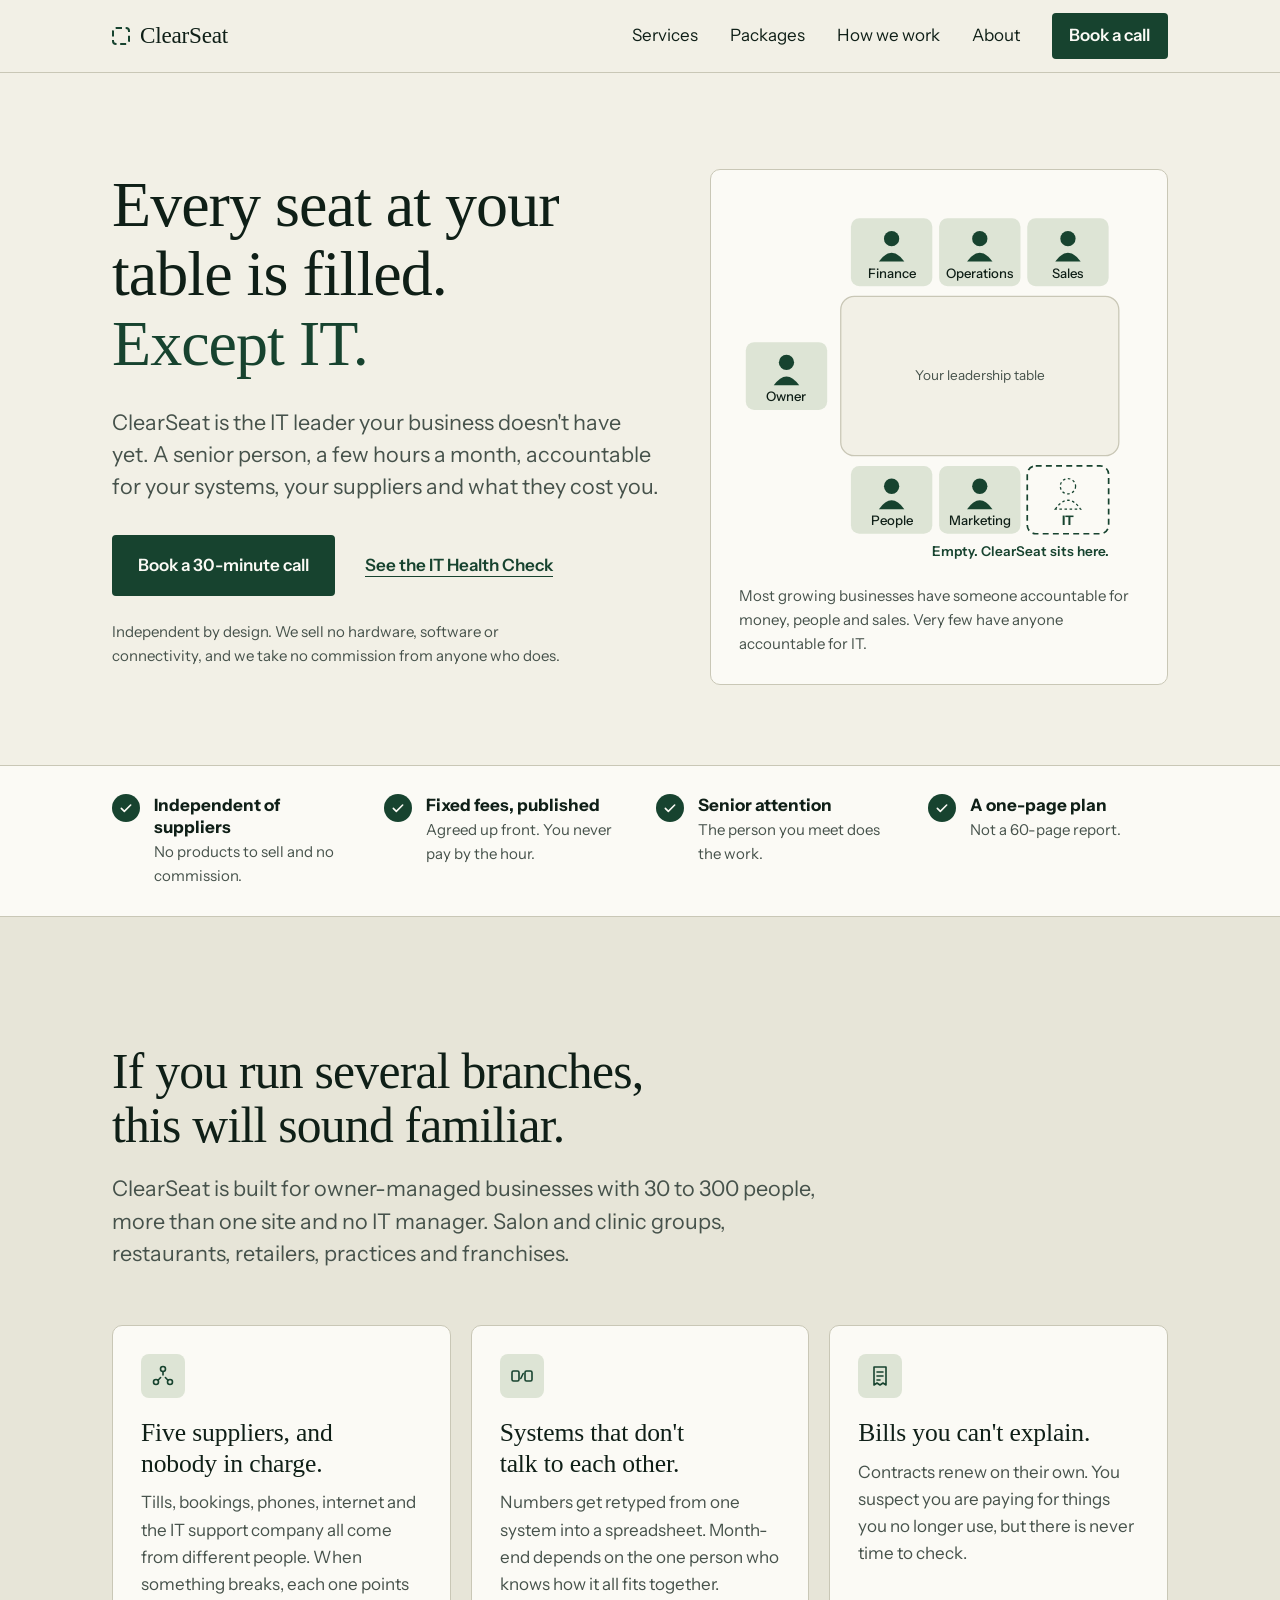
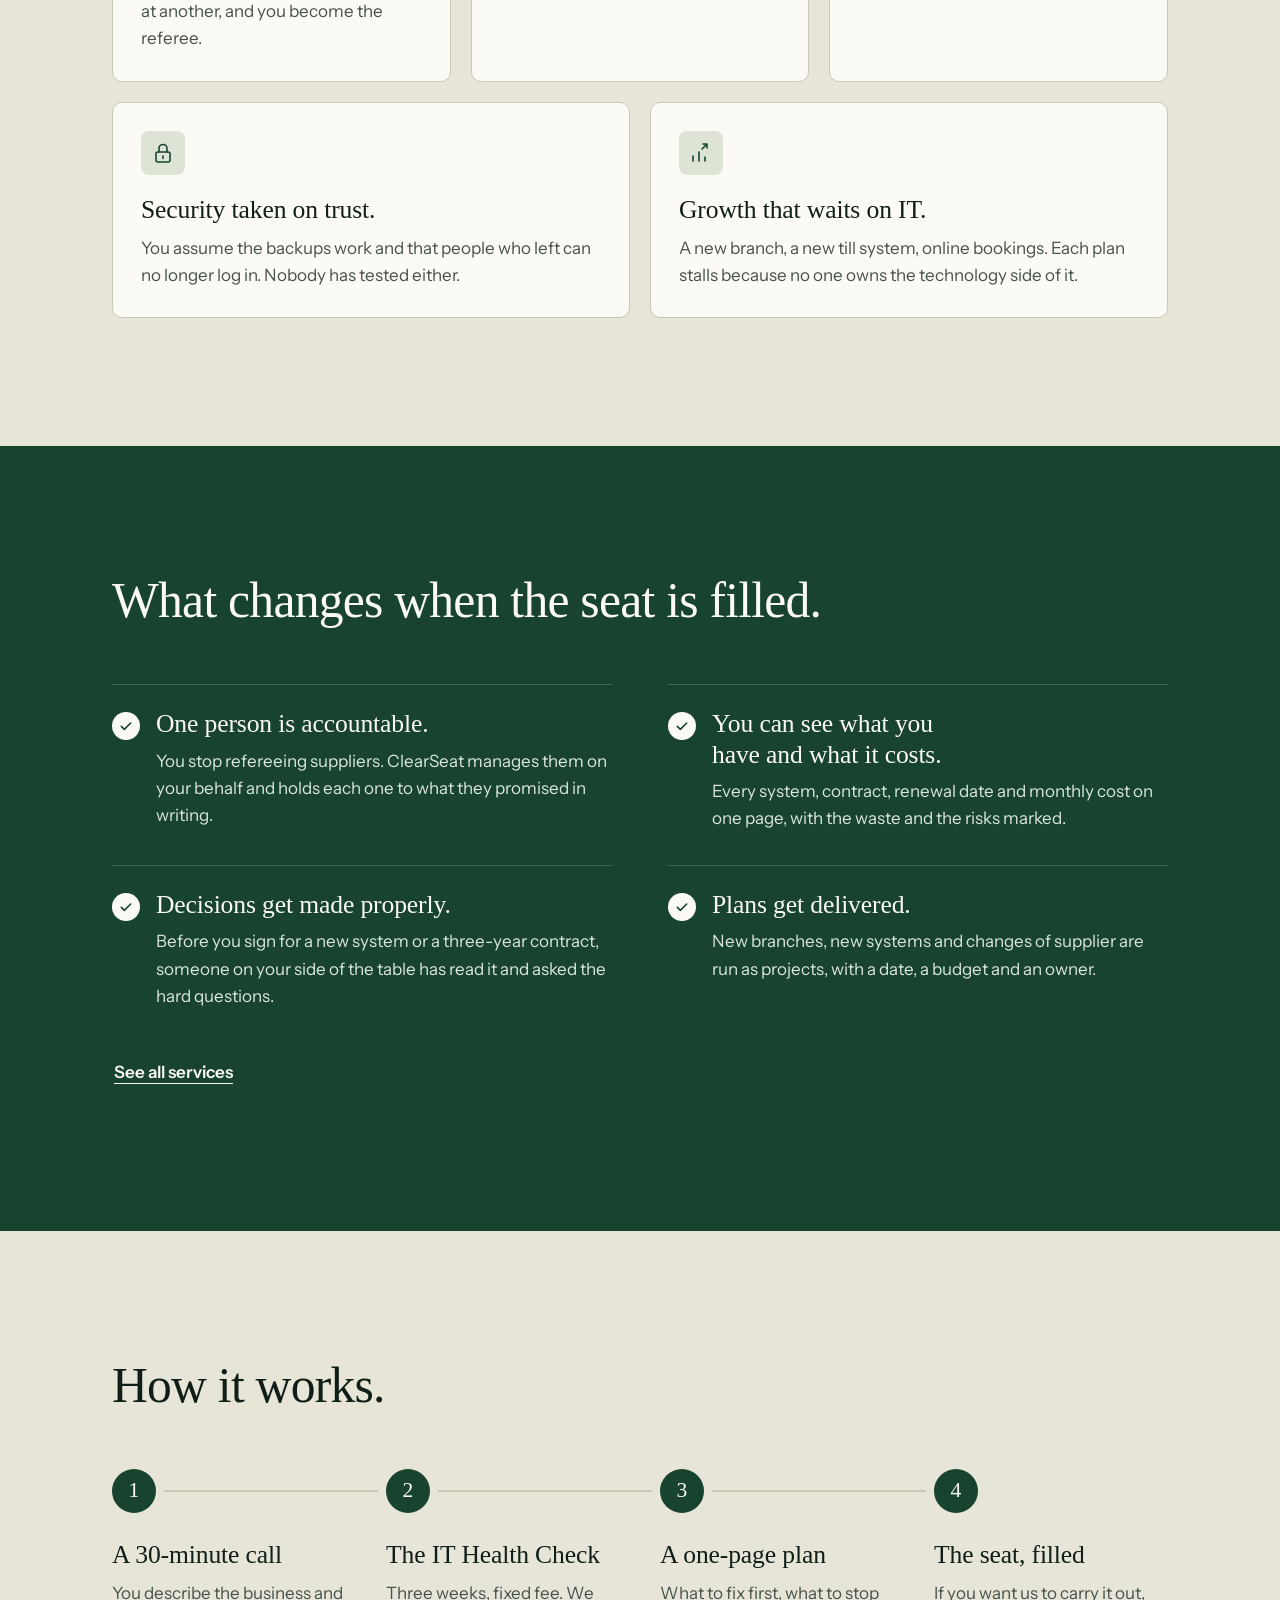
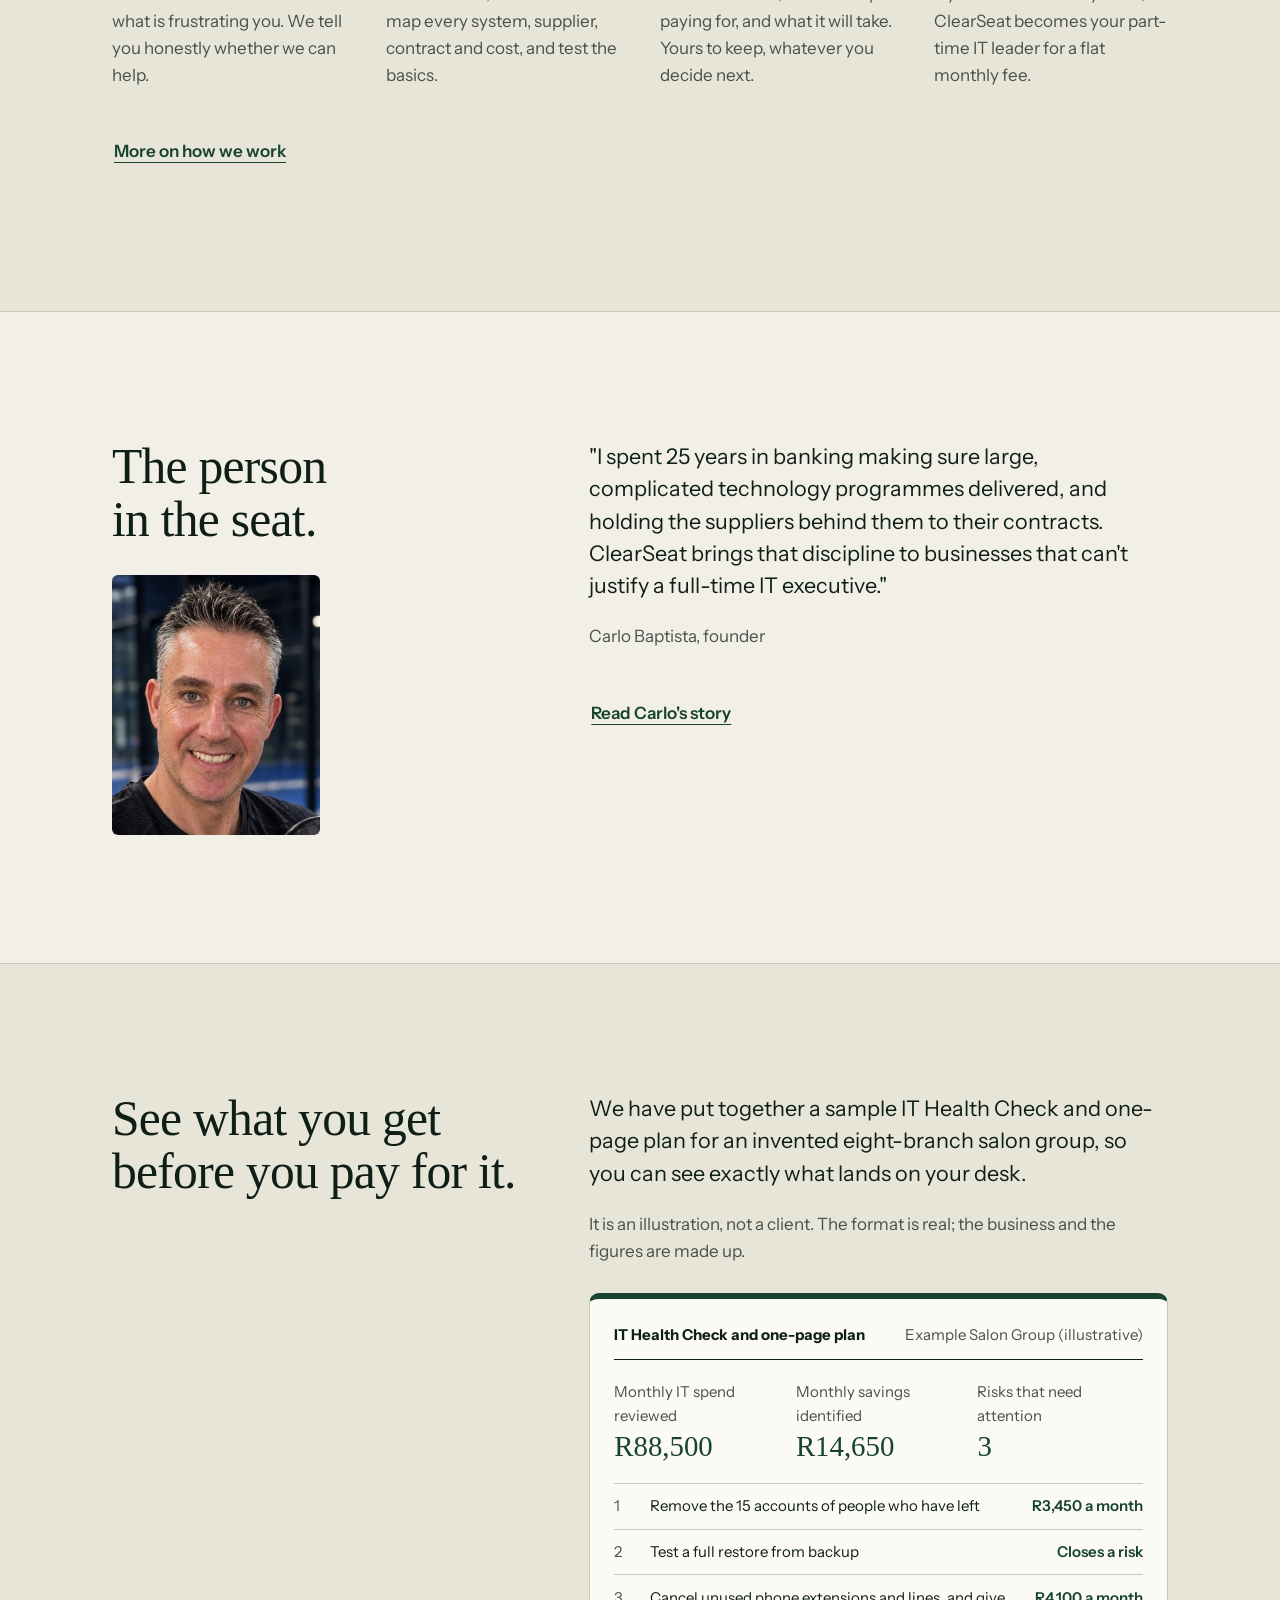
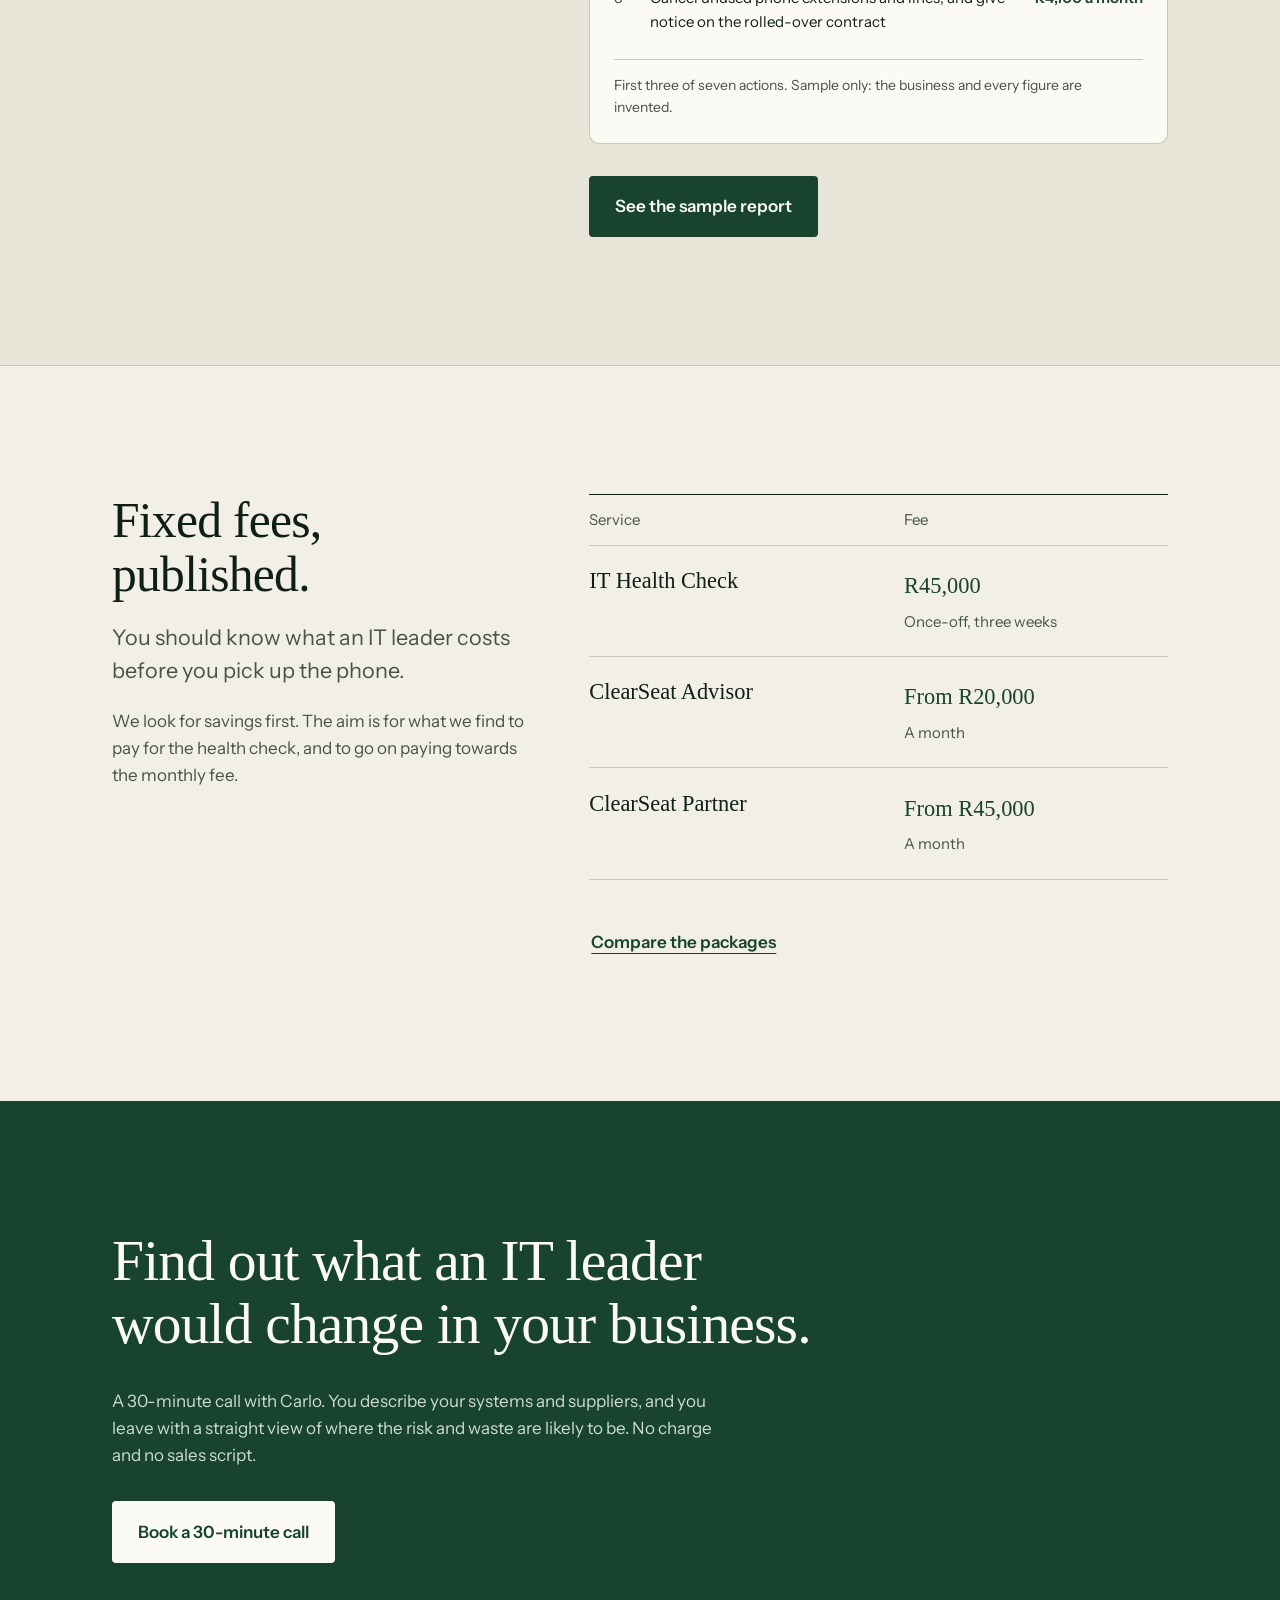
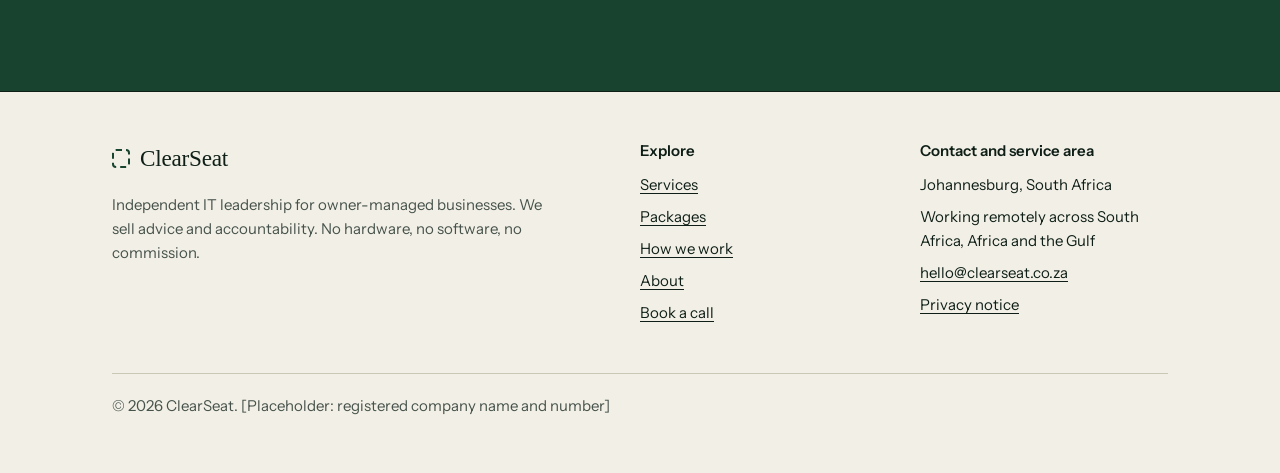
==== commit 58776202: "Improve visual design and scanning across the site - Hero: clearer leadership-table figure with peop" ====
--- a/index.html
+++ b/index.html
@@ -85,27 +85,36 @@
       <p class="hero-note">Independent by design. We sell no hardware, software or connectivity, and we take no commission from anyone who does.</p>
     </div>
     <figure class="table-fig">
-  <svg viewBox="0 0 540 404" role="img" aria-labelledby="table-title table-desc">
-    <title id="table-title">Your leadership table</title>
-    <desc id="table-desc">A table seen from above. The owner, finance, operations, sales, people and marketing seats are filled. The IT seat is empty until ClearSeat takes it.</desc>
-    <rect class="table-top" x="112" y="104" width="336" height="176" rx="14"/>
-    <text class="table-word" x="280" y="197">Your leadership table</text>
-    <rect class="seat" x="8" y="164" width="88" height="56" rx="8"/><text class="seat-label" x="52" y="197">Owner</text>
-    <rect class="seat" x="132" y="28" width="96" height="56" rx="8"/><text class="seat-label" x="180" y="61">Finance</text>
-    <rect class="seat" x="232" y="28" width="96" height="56" rx="8"/><text class="seat-label" x="280" y="61">Operations</text>
-    <rect class="seat" x="332" y="28" width="96" height="56" rx="8"/><text class="seat-label" x="380" y="61">Sales</text>
-    <rect class="seat" x="132" y="300" width="96" height="56" rx="8"/><text class="seat-label" x="180" y="333">People</text>
-    <rect class="seat" x="232" y="300" width="96" height="56" rx="8"/><text class="seat-label" x="280" y="333">Marketing</text>
-    <rect class="seat-it-empty" x="332" y="300" width="96" height="56" rx="8"/>
-    <text class="seat-it-empty-word" x="380" y="333">IT</text>
-    <rect class="seat-it" x="332" y="300" width="96" height="56" rx="8"/>
-    <text class="seat-it-label" x="380" y="333">IT</text>
-    <text class="seat-it-word" x="380" y="382">ClearSeat</text>
+  <svg viewBox="0 0 472 436" role="img" aria-labelledby="table-title table-desc">
+    <title id="table-title">Your leadership table, with the IT seat empty</title>
+    <desc id="table-desc">A table seen from above with seven seats. Six have a person in them: owner, finance, operations, sales, people and marketing. The IT seat is empty. That is the seat ClearSeat takes.</desc>
+    <rect class="table-top" x="120" y="116" width="328" height="188" rx="16"/>
+    <text class="table-word" x="284" y="215">Your leadership table</text>
+    <rect class="seat" x="8" y="170" width="96" height="80" rx="10"/><circle class="person" cx="56" cy="194" r="9"/><path class="person" d="M41 221q15 -21 30 0z"/><text class="seat-label" x="56" y="240">Owner</text>
+    <rect class="seat" x="132" y="24" width="96" height="80" rx="10"/><circle class="person" cx="180" cy="48" r="9"/><path class="person" d="M165 75q15 -21 30 0z"/><text class="seat-label" x="180" y="94">Finance</text>
+    <rect class="seat" x="236" y="24" width="96" height="80" rx="10"/><circle class="person" cx="284" cy="48" r="9"/><path class="person" d="M269 75q15 -21 30 0z"/><text class="seat-label" x="284" y="94">Operations</text>
+    <rect class="seat" x="340" y="24" width="96" height="80" rx="10"/><circle class="person" cx="388" cy="48" r="9"/><path class="person" d="M373 75q15 -21 30 0z"/><text class="seat-label" x="388" y="94">Sales</text>
+    <rect class="seat" x="132" y="316" width="96" height="80" rx="10"/><circle class="person" cx="180" cy="340" r="9"/><path class="person" d="M165 367q15 -21 30 0z"/><text class="seat-label" x="180" y="386">People</text>
+    <rect class="seat" x="236" y="316" width="96" height="80" rx="10"/><circle class="person" cx="284" cy="340" r="9"/><path class="person" d="M269 367q15 -21 30 0z"/><text class="seat-label" x="284" y="386">Marketing</text>
+    <rect class="seat-empty" x="340" y="316" width="96" height="80" rx="10"/>
+    <circle class="person-empty" cx="388" cy="340" r="9"/><path class="person-empty" d="M373 367q15 -21 30 0z"/>
+    <text class="seat-empty-label" x="388" y="386">IT</text>
+    <text class="seat-note" x="436" y="422" text-anchor="end">Empty. ClearSeat sits here.</text>
   </svg>
   <figcaption>Most growing businesses have someone accountable for money, people and sales. Very few have anyone accountable for IT.</figcaption>
 </figure>
   </div>
 </section>
+<section class="trust" aria-label="What you can rely on">
+  <div class="wrap">
+    <ul>
+      <li><span class="icon icon-sm" aria-hidden="true"><svg viewBox="0 0 24 24" focusable="false"><path d="M5 12.5l4.5 4.5L19 7.5"/></svg></span><div><strong>Independent of suppliers</strong><span>No products to sell and no commission.</span></div></li>
+      <li><span class="icon icon-sm" aria-hidden="true"><svg viewBox="0 0 24 24" focusable="false"><path d="M5 12.5l4.5 4.5L19 7.5"/></svg></span><div><strong>Fixed fees, published</strong><span>Agreed up front. You never pay by the hour.</span></div></li>
+      <li><span class="icon icon-sm" aria-hidden="true"><svg viewBox="0 0 24 24" focusable="false"><path d="M5 12.5l4.5 4.5L19 7.5"/></svg></span><div><strong>Senior attention</strong><span>The person you meet does the work.</span></div></li>
+      <li><span class="icon icon-sm" aria-hidden="true"><svg viewBox="0 0 24 24" focusable="false"><path d="M5 12.5l4.5 4.5L19 7.5"/></svg></span><div><strong>A one-page plan</strong><span>Not a 60-page report.</span></div></li>
+    </ul>
+  </div>
+</section>
 
 <section class="section section-deep">
   <div class="wrap">
@@ -113,26 +122,26 @@
       <h2>If you run several branches, this will sound familiar.</h2>
       <p class="lede">ClearSeat is built for owner-managed businesses with 30 to 300 people, more than one site and no IT manager. Salon and clinic groups, restaurants, retailers, practices and franchises.</p>
     </div>
-    <ul class="ledger">
-      <li><h3>Five suppliers, and nobody in charge.</h3><p>Tills, bookings, phones, internet and the IT support company all come from different people. When something breaks, each one points at another, and you become the referee.</p></li>
-      <li><h3>Systems that don't talk to each other.</h3><p>Numbers get retyped from one system into a spreadsheet. Month-end depends on the one person who knows how it all fits together.</p></li>
-      <li><h3>Bills you can't explain.</h3><p>Contracts renew on their own. You suspect you are paying for things you no longer use, but there is never time to check.</p></li>
-      <li><h3>Security taken on trust.</h3><p>You assume the backups work and that people who left can no longer log in. Nobody has tested either.</p></li>
-      <li><h3>Growth that waits on IT.</h3><p>A new branch, a new till system, online bookings. Each plan stalls because no one owns the technology side of it.</p></li>
+    <ul class="cards">
+      <li class="card"><span class="icon" aria-hidden="true"><svg viewBox="0 0 24 24" focusable="false"><circle cx="12" cy="5" r="2.5"/><circle cx="5" cy="18" r="2.5"/><circle cx="19" cy="18" r="2.5"/><path d="M12 7.5v3.5M7 16.2l2.6-2.7M17 16.2l-2.6-2.7"/></svg></span><h3>Five suppliers, and nobody in charge.</h3><p>Tills, bookings, phones, internet and the IT support company all come from different people. When something breaks, each one points at another, and you become the referee.</p></li>
+      <li class="card"><span class="icon" aria-hidden="true"><svg viewBox="0 0 24 24" focusable="false"><rect x="2" y="7" width="7" height="10" rx="1.5"/><rect x="15" y="7" width="7" height="10" rx="1.5"/><path d="M10.8 14.5l2.4-5"/></svg></span><h3>Systems that don't talk to each other.</h3><p>Numbers get retyped from one system into a spreadsheet. Month-end depends on the one person who knows how it all fits together.</p></li>
+      <li class="card"><span class="icon" aria-hidden="true"><svg viewBox="0 0 24 24" focusable="false"><path d="M6 3h12v18l-3-2-3 2-3-2-3 2z"/><path d="M9 8h6M9 12h6M9 16h3"/></svg></span><h3>Bills you can't explain.</h3><p>Contracts renew on their own. You suspect you are paying for things you no longer use, but there is never time to check.</p></li>
+      <li class="card"><span class="icon" aria-hidden="true"><svg viewBox="0 0 24 24" focusable="false"><rect x="5" y="11" width="14" height="10" rx="2"/><path d="M8 11V7.5a4 4 0 0 1 8 0V11"/><path d="M12 15v2.5"/></svg></span><h3>Security taken on trust.</h3><p>You assume the backups work and that people who left can no longer log in. Nobody has tested either.</p></li>
+      <li class="card"><span class="icon" aria-hidden="true"><svg viewBox="0 0 24 24" focusable="false"><path d="M4 20v-5M10 20v-9M16 20v-4"/><path d="M13 8l5-5M18 3h-4M18 3v4"/></svg></span><h3>Growth that waits on IT.</h3><p>A new branch, a new till system, online bookings. Each plan stalls because no one owns the technology side of it.</p></li>
     </ul>
   </div>
 </section>
 
-<section class="section">
+<section class="section section-green">
   <div class="wrap">
     <div class="section-head">
       <h2>What changes when the seat is filled.</h2>
     </div>
-    <ul class="ledger">
-      <li><h3>One person is accountable.</h3><p>You stop refereeing suppliers. ClearSeat manages them on your behalf and holds each one to what they promised in writing.</p></li>
-      <li><h3>You can see what you have and what it costs.</h3><p>Every system, contract, renewal date and monthly cost on one page, with the waste and the risks marked.</p></li>
-      <li><h3>Decisions get made properly.</h3><p>Before you sign for a new system or a three-year contract, someone on your side of the table has read it and asked the hard questions.</p></li>
-      <li><h3>Plans get delivered.</h3><p>New branches, new systems and changes of supplier are run as projects, with a date, a budget and an owner.</p></li>
+    <ul class="outcomes">
+      <li><span class="icon icon-sm" aria-hidden="true"><svg viewBox="0 0 24 24" focusable="false"><path d="M5 12.5l4.5 4.5L19 7.5"/></svg></span><div><h3>One person is accountable.</h3><p>You stop refereeing suppliers. ClearSeat manages them on your behalf and holds each one to what they promised in writing.</p></div></li>
+      <li><span class="icon icon-sm" aria-hidden="true"><svg viewBox="0 0 24 24" focusable="false"><path d="M5 12.5l4.5 4.5L19 7.5"/></svg></span><div><h3>You can see what you have and what it costs.</h3><p>Every system, contract, renewal date and monthly cost on one page, with the waste and the risks marked.</p></div></li>
+      <li><span class="icon icon-sm" aria-hidden="true"><svg viewBox="0 0 24 24" focusable="false"><path d="M5 12.5l4.5 4.5L19 7.5"/></svg></span><div><h3>Decisions get made properly.</h3><p>Before you sign for a new system or a three-year contract, someone on your side of the table has read it and asked the hard questions.</p></div></li>
+      <li><span class="icon icon-sm" aria-hidden="true"><svg viewBox="0 0 24 24" focusable="false"><path d="M5 12.5l4.5 4.5L19 7.5"/></svg></span><div><h3>Plans get delivered.</h3><p>New branches, new systems and changes of supplier are run as projects, with a date, a budget and an owner.</p></div></li>
     </ul>
     <div class="actions"><a class="btn btn-plain" href="services.html">See all services</a></div>
   </div>
@@ -155,6 +164,7 @@
   <div class="wrap split">
     <div>
       <h2>The person in the seat.</h2>
+      <img class="founder-img" src="img/carlo-baptista.jpg" width="637" height="796" loading="lazy" alt="Carlo Baptista, founder of ClearSeat">
     </div>
     <div>
       <p class="lede" style="color:var(--ink)">"I spent 25 years in banking making sure large, complicated technology programmes delivered, and holding the suppliers behind them to their contracts. ClearSeat brings that discipline to businesses that can't justify a full-time IT executive."</p>
@@ -171,6 +181,20 @@
     <div>
       <p class="lede" style="color:var(--ink)">We have put together a sample IT Health Check and one-page plan for an invented eight-branch salon group, so you can see exactly what lands on your desk.</p>
       <p class="quiet">It is an illustration, not a client. The format is real; the business and the figures are made up.</p>
+      <figure class="preview">
+        <div class="preview-head"><strong>IT Health Check and one-page plan</strong><span>Example Salon Group (illustrative)</span></div>
+        <dl class="figures">
+          <div><dt>Monthly IT spend reviewed</dt><dd>R88,500</dd></div>
+          <div><dt>Monthly savings identified</dt><dd>R14,650</dd></div>
+          <div><dt>Risks that need attention</dt><dd>3</dd></div>
+        </dl>
+        <ol class="preview-rows">
+          <li><span>Remove the 15 accounts of people who have left</span><span>R3,450 a month</span></li>
+          <li><span>Test a full restore from backup</span><span>Closes a risk</span></li>
+          <li><span>Cancel unused phone extensions and lines, and give notice on the rolled-over contract</span><span>R4,100 a month</span></li>
+        </ol>
+        <figcaption class="preview-foot">First three of seven actions. Sample only: the business and every figure are invented.</figcaption>
+      </figure>
       <div class="actions"><a class="btn" href="sample.html">See the sample report</a></div>
     </div>
   </div>
@@ -213,6 +237,7 @@
         <p style="margin-top:1rem">Independent IT leadership for owner-managed businesses. We sell advice and accountability. No hardware, no software, no commission.</p>
       </div>
       <nav aria-label="Footer">
+        <h2 class="footer-label">Explore</h2>
         <ul>
           <li><a href="services.html">Services</a></li>
           <li><a href="packages.html">Packages</a></li>
@@ -222,6 +247,7 @@
         </ul>
       </nav>
       <div>
+        <h2 class="footer-label">Contact and service area</h2>
         <ul>
           <li>Johannesburg, South Africa</li>
           <li>Working remotely across South Africa, Africa and the Gulf</li>
--- a/css/styles.css
+++ b/css/styles.css
@@ -24,6 +24,7 @@
   --green-bright: #1f6a47;
   --rule: #c9c7b6;
   --white: #fbfaf5;
+  --tint: #dde4d5;
   --display: "Fraunces", "Iowan Old Style", Georgia, serif;
   --body: "Instrument Sans", "Helvetica Neue", Arial, sans-serif;
   --wrap: 72rem;
@@ -114,31 +115,28 @@
 .hero .lede { margin-top: 1.75rem; }
 .hero-note { margin-top: 1.5rem; font-size: 0.9375rem; color: var(--ink-soft); max-width: 30em; }
 @media (min-width: 62rem) {
-  .hero-grid { grid-template-columns: 1.3fr 0.9fr; gap: 3rem; }
+  .hero-grid { grid-template-columns: 1.2fr 1fr; gap: 3rem; }
+  .hero h1 { font-size: clamp(3rem, 5vw, 4.25rem); }
 }
 .page-hero { padding-block: clamp(3rem, 8vw, 5.5rem); }
 .page-hero h1 { font-size: clamp(2.3rem, 6vw, 4.25rem); max-width: 14em; }
 .page-hero .lede { margin-top: 1.5rem; }
 
 /* The table and its seats */
-.table-fig { margin: 0; }
+.table-fig { margin: 0; background: var(--white); border: 1px solid var(--rule); border-radius: 10px; padding: clamp(1rem, 2.5vw, 1.75rem); }
 .table-fig svg { width: 100%; height: auto; font-family: var(--body); }
 .table-fig figcaption { margin-top: 1rem; font-size: 0.9375rem; color: var(--ink-soft); }
-.seat { fill: var(--paper-deep); stroke: var(--ink); stroke-width: 1.25; }
-.seat-label { fill: var(--ink); font-size: 16.5px; font-weight: 500; text-anchor: middle; }
-.table-top { fill: none; stroke: var(--ink); stroke-width: 1.25; }
+.table-top { fill: var(--paper); stroke: var(--rule); stroke-width: 1.5; }
 .table-word { fill: var(--ink-soft); font-size: 16px; text-anchor: middle; }
-.seat-it { fill: var(--green); stroke: var(--green); stroke-width: 2; }
-.seat-it-empty { fill: var(--paper); stroke: var(--green); stroke-width: 2; stroke-dasharray: 6 5; }
-.seat-it-label { fill: var(--white); font-size: 16.5px; font-weight: 600; text-anchor: middle; }
-.seat-it-word { fill: var(--green); font-size: 16.5px; font-weight: 600; text-anchor: middle; }
-.seat-it-empty-word { fill: var(--ink-soft); font-size: 16.5px; text-anchor: middle; }
-.js .seat-it-empty, .js .seat-it-empty-word { animation: seat-out 0.5s ease 1.6s forwards; }
-.js .seat-it, .js .seat-it-label, .js .seat-it-word { opacity: 0; animation: seat-in 0.6s ease 1.7s forwards; }
-.seat-it-empty, .seat-it-empty-word { opacity: 0; }
-.js .seat-it-empty, .js .seat-it-empty-word { opacity: 1; }
-@keyframes seat-in { to { opacity: 1; } }
-@keyframes seat-out { to { opacity: 0; } }
+.seat { fill: var(--tint); }
+.person { fill: var(--green); }
+.seat-label { fill: var(--ink); font-size: 15.5px; font-weight: 500; text-anchor: middle; }
+.seat-empty { fill: var(--white); stroke: var(--green); stroke-width: 2; stroke-dasharray: 7 5; }
+.person-empty { fill: none; stroke: var(--green); stroke-width: 1.5; stroke-dasharray: 3 3; }
+.seat-empty-label { fill: var(--green); font-size: 15.5px; font-weight: 700; text-anchor: middle; }
+.seat-note { fill: var(--green); font-size: 16px; font-weight: 600; }
+.js .seat-empty { animation: march 5s linear 0.6s 1; }
+@keyframes march { to { stroke-dashoffset: -72; } }
 
 /* Ledger list: label on the left, plain words on the right */
 .ledger { border-top: 1px solid var(--ink); }
@@ -154,13 +152,20 @@
 .section-green .ledger > li { border-bottom-color: #3d6753; }
 .section-green .ledger p { color: #dbe6de; }
 
-/* Steps: a real sequence, so it is numbered */
-.steps { counter-reset: step; display: grid; gap: 2.5rem; }
-.steps li { counter-increment: step; border-top: 1px solid var(--ink); padding-top: 1.25rem; }
-.steps li::before { content: counter(step); font-family: var(--display); font-size: 2.5rem; line-height: 1; color: var(--green); display: block; margin-bottom: 1rem; }
+/* Steps: a real sequence, so it is numbered and linked */
+.steps { counter-reset: step; display: grid; }
+.steps li { counter-increment: step; position: relative; padding: 0 0 2.25rem 4.25rem; }
+.steps li::before { content: counter(step); position: absolute; left: 0; top: 0; width: 2.75rem; height: 2.75rem; border-radius: 50%; display: grid; place-items: center; background: var(--green); color: var(--white); font-family: var(--display); font-size: 1.35rem; line-height: 1; }
+.steps li::after { content: ""; position: absolute; left: 1.375rem; top: 2.75rem; bottom: 0; width: 2px; margin-left: -1px; background: var(--rule); }
+.steps li:last-child { padding-bottom: 0; }
+.steps li:last-child::after { display: none; }
+.steps h3 { padding-top: 0.45rem; }
 .steps p { color: var(--ink-soft); margin: 0.6rem 0 0; }
-@media (min-width: 40rem) { .steps { grid-template-columns: repeat(2, 1fr); } }
-@media (min-width: 64rem) { .steps { grid-template-columns: repeat(4, 1fr); gap: 2rem; } }
+@media (min-width: 64rem) {
+  .steps { grid-template-columns: repeat(4, 1fr); gap: 2.5rem; }
+  .steps li { padding: 4rem 0 0; }
+  .steps li::after { left: 3.25rem; right: -2rem; top: 1.375rem; bottom: auto; width: auto; height: 2px; margin: -1px 0 0; }
+}
 
 /* Statement */
 .statement { font-family: var(--display); font-size: clamp(1.9rem, 5vw, 3.6rem); line-height: 1.1; letter-spacing: -0.015em; max-width: 16em; margin: 0; }
@@ -176,7 +181,7 @@
 .service-grid { display: grid; gap: 2rem; }
 .service-price { font-family: var(--display); font-size: 1.35rem; color: var(--green); margin: 0.75rem 0 0; }
 .facts { display: grid; gap: 1.75rem; }
-.facts h3 { font-family: var(--body); font-size: 1rem; font-weight: 600; letter-spacing: 0; margin-bottom: 0.4rem; }
+.facts h4 { font-family: var(--body); font-size: 1rem; font-weight: 600; letter-spacing: 0; margin-bottom: 0.4rem; }
 .facts p, .facts li { color: var(--ink-soft); margin: 0; }
 .ticks li { padding-left: 1.5rem; position: relative; margin-bottom: 0.4rem; max-width: 36em; }
 .ticks li::before { content: ""; position: absolute; left: 0; top: 0.55em; width: 0.6rem; height: 0.6rem; background: var(--green); border-radius: 2px; }
@@ -250,6 +255,110 @@
   .register caption { display: block; }
 }
 
+/* Icons */
+.icon { flex: none; display: inline-grid; place-items: center; width: 2.75rem; height: 2.75rem; border-radius: 8px; background: var(--tint); color: var(--green); }
+.icon svg { width: 1.5rem; height: 1.5rem; fill: none; stroke: currentColor; stroke-width: 1.6; stroke-linecap: round; stroke-linejoin: round; }
+.icon-sm { width: 1.75rem; height: 1.75rem; border-radius: 50%; background: var(--green); color: var(--white); }
+.icon-sm svg { width: 1rem; height: 1rem; stroke-width: 2.4; }
+
+/* Trust strip */
+.trust { border-block: 1px solid var(--rule); background: var(--white); padding-block: 1.75rem; }
+.trust ul { display: grid; gap: 1.25rem 2rem; }
+.trust li { display: flex; gap: 0.85rem; align-items: flex-start; }
+.trust strong { display: block; line-height: 1.3; }
+.trust span:not(.icon) { display: block; color: var(--ink-soft); font-size: 0.9375rem; margin-top: 0.15rem; }
+@media (min-width: 40rem) { .trust ul { grid-template-columns: 1fr 1fr; } }
+@media (min-width: 64rem) { .trust ul { grid-template-columns: repeat(4, 1fr); } }
+
+/* Problem cards */
+.cards { display: grid; gap: 1.25rem; }
+.card { background: var(--white); border: 1px solid var(--rule); border-radius: 10px; padding: 1.75rem; }
+.card h3 { margin-top: 1.25rem; }
+.card p { margin: 0.6rem 0 0; color: var(--ink-soft); }
+@media (min-width: 40rem) { .cards { grid-template-columns: 1fr 1fr; } }
+@media (min-width: 64rem) { .cards { grid-template-columns: repeat(6, 1fr); } .card { grid-column: span 2; } .card:nth-child(n+4) { grid-column: span 3; } }
+
+/* Outcomes, on green */
+.outcomes { display: grid; gap: 2rem 3.5rem; }
+.outcomes li { display: grid; grid-template-columns: auto 1fr; gap: 1rem; align-items: start; border-top: 1px solid #3d6753; padding-top: 1.5rem; }
+.outcomes p { margin: 0.5rem 0 0; color: #dbe6de; }
+.section-green .icon-sm { background: var(--white); color: var(--green); margin-top: 0.2rem; }
+.section-green .btn-plain:hover { color: var(--white); }
+@media (min-width: 48rem) { .outcomes { grid-template-columns: 1fr 1fr; } }
+
+/* Founder */
+.founder-img { width: 100%; max-width: 13rem; height: auto; border-radius: 6px; margin-top: 1.75rem; }
+.about-portrait { margin: 0; max-width: 24rem; }
+.portrait-frame { position: relative; padding: 0 1rem 1rem 0; }
+.portrait-frame::before { content: ""; position: absolute; inset: 1rem 0 0 1rem; background: var(--green); border-radius: 6px; }
+.portrait-frame img { position: relative; display: block; }
+.about-portrait figcaption { margin-top: 0.9rem; font-size: 0.9375rem; color: var(--ink-soft); }
+@media (min-width: 56rem) { .about-portrait { position: sticky; top: 2rem; align-self: start; } }
+
+/* Sample report preview */
+.preview { margin: 1.75rem 0 0; background: var(--white); border: 1px solid var(--rule); border-top: 6px solid var(--green); border-radius: 10px; padding: 1.5rem; max-width: 44rem; }
+.preview-head { display: flex; justify-content: space-between; flex-wrap: wrap; gap: 0.25rem 1.5rem; padding-bottom: 0.75rem; border-bottom: 1px solid var(--ink); font-size: 0.9375rem; }
+.preview-head span { color: var(--ink-soft); }
+.preview .figures { margin: 1.25rem 0; gap: 1rem; }
+.preview .figures dd { font-size: clamp(1.4rem, 3vw, 1.8rem); }
+.preview-rows { counter-reset: row; }
+.preview-rows li { counter-increment: row; display: grid; grid-template-columns: 1.5rem 1fr auto; gap: 0.75rem; padding: 0.65rem 0; border-top: 1px solid var(--rule); font-size: 0.9375rem; }
+.preview-rows li::before { content: counter(row); color: var(--ink-soft); }
+.preview-rows span:last-child { color: var(--green); font-weight: 600; white-space: nowrap; }
+.preview-foot { margin: 0.9rem 0 0; padding-top: 0.9rem; border-top: 1px solid var(--rule); font-size: 0.875rem; color: var(--ink-soft); }
+.preview-wrap { margin-top: clamp(3rem, 7vw, 5rem); padding-top: clamp(2.5rem, 6vw, 4rem); border-top: 1px solid var(--rule); }
+@media (max-width: 30rem) { .preview-rows li { grid-template-columns: 1.5rem 1fr; } .preview-rows span:last-child { grid-column: 2; } }
+
+/* Fee tags */
+.fee-tag { display: inline-block; font-family: var(--body); font-size: 0.8125rem; font-weight: 600; line-height: 1.5; padding: 0.1rem 0.65rem; border-radius: 999px; border: 1px solid var(--green); color: var(--green); white-space: nowrap; vertical-align: middle; }
+.fee-monthly { background: var(--green); color: var(--white); }
+.fee-quoted { border-style: dashed; border-color: var(--ink-soft); color: var(--ink); }
+.prices td small .fee-tag { margin-right: 0.35rem; }
+.prices td small { margin-top: 0.35rem; }
+
+/* Services page */
+.jump { border-block: 1px solid var(--rule); background: var(--white); }
+.jump ul { display: flex; flex-wrap: wrap; gap: 0.25rem 2rem; padding-block: 0.75rem; }
+.jump a { display: inline-block; padding: 0.6rem 0; color: var(--ink); font-weight: 500; text-decoration: none; }
+.jump a:hover { color: var(--green); text-decoration: underline; text-underline-offset: 0.4em; }
+.services-list { padding-bottom: var(--space-section); }
+.group { padding-top: clamp(3rem, 7vw, 5rem); }
+.group-label { font-family: var(--body); font-size: 1rem; font-weight: 600; letter-spacing: 0; line-height: 1.4; color: var(--green); display: flex; align-items: center; gap: 1rem; margin-bottom: 2rem; }
+.group-label::after { content: ""; flex: 1; height: 1px; background: var(--rule); }
+.group .service { scroll-margin-top: 1.5rem; padding-block: clamp(2rem, 5vw, 3.5rem); border-top: 1px solid var(--rule); }
+.group .service:first-of-type { border-top: 0; padding-top: 0; }
+.group .service:last-of-type { padding-bottom: 0; }
+.service-name { font-size: clamp(1.9rem, 4.4vw, 3.1rem); line-height: 1.08; letter-spacing: -0.015em; }
+.group .service.service-featured { background: var(--white); border: 1px solid var(--rule); border-left: 6px solid var(--green); border-radius: 10px; padding: clamp(1.5rem, 4vw, 3rem); }
+.service-price .fee-tag { margin-right: 0.5rem; }
+
+/* Packages page */
+.feetypes { display: grid; gap: 1.25rem; margin-bottom: clamp(3rem, 7vw, 5rem); }
+.feetype { background: var(--white); border: 1px solid var(--rule); border-radius: 10px; padding: 1.75rem; }
+.feetype h2 { font-size: 1.5rem; line-height: 1.2; margin-top: 1rem; }
+.feetype ul { margin-top: 1.25rem; border-top: 1px solid var(--rule); }
+.feetype li { display: flex; justify-content: space-between; align-items: baseline; gap: 1rem; padding: 0.7rem 0; border-bottom: 1px solid var(--rule); }
+.feetype li span:last-child { font-family: var(--display); font-size: 1.15rem; color: var(--green); white-space: nowrap; }
+@media (min-width: 56rem) { .feetypes { grid-template-columns: repeat(3, 1fr); } }
+@media (max-width: 47.99rem) {
+  .prices-full { border-top: 0; }
+  .prices-full tr { background: var(--white); border: 1px solid var(--rule); border-radius: 10px; padding: 1.25rem; margin-bottom: 1rem; }
+  .prices-full td[data-label]::before { content: attr(data-label); display: block; font-size: 0.8125rem; font-weight: 600; color: var(--ink-soft); margin-top: 0.75rem; }
+  .prices-full td { padding-bottom: 0; }
+}
+
+/* Small-screen and tablet refinements */
+h1, h2, h3 { text-wrap: balance; }
+@media (min-width: 40rem) and (max-width: 63.99rem) { .card:last-child { grid-column: 1 / -1; } }
+@media (max-width: 40rem) {
+  .table-fig { padding: 0.75rem 0.75rem 1rem; }
+  .seat-label, .seat-empty-label, .table-word, .seat-note { font-size: 17.5px; }
+}
+
+/* Footer labels */
+.site-footer .footer-base { max-width: none; }
+.footer-label { font-family: var(--body); font-size: 0.9375rem; font-weight: 600; letter-spacing: 0; line-height: 1.4; margin-bottom: 0.75rem; }
+
 /* Form */
 .form { display: grid; gap: 1.25rem; }
 .field { display: grid; gap: 0.4rem; }
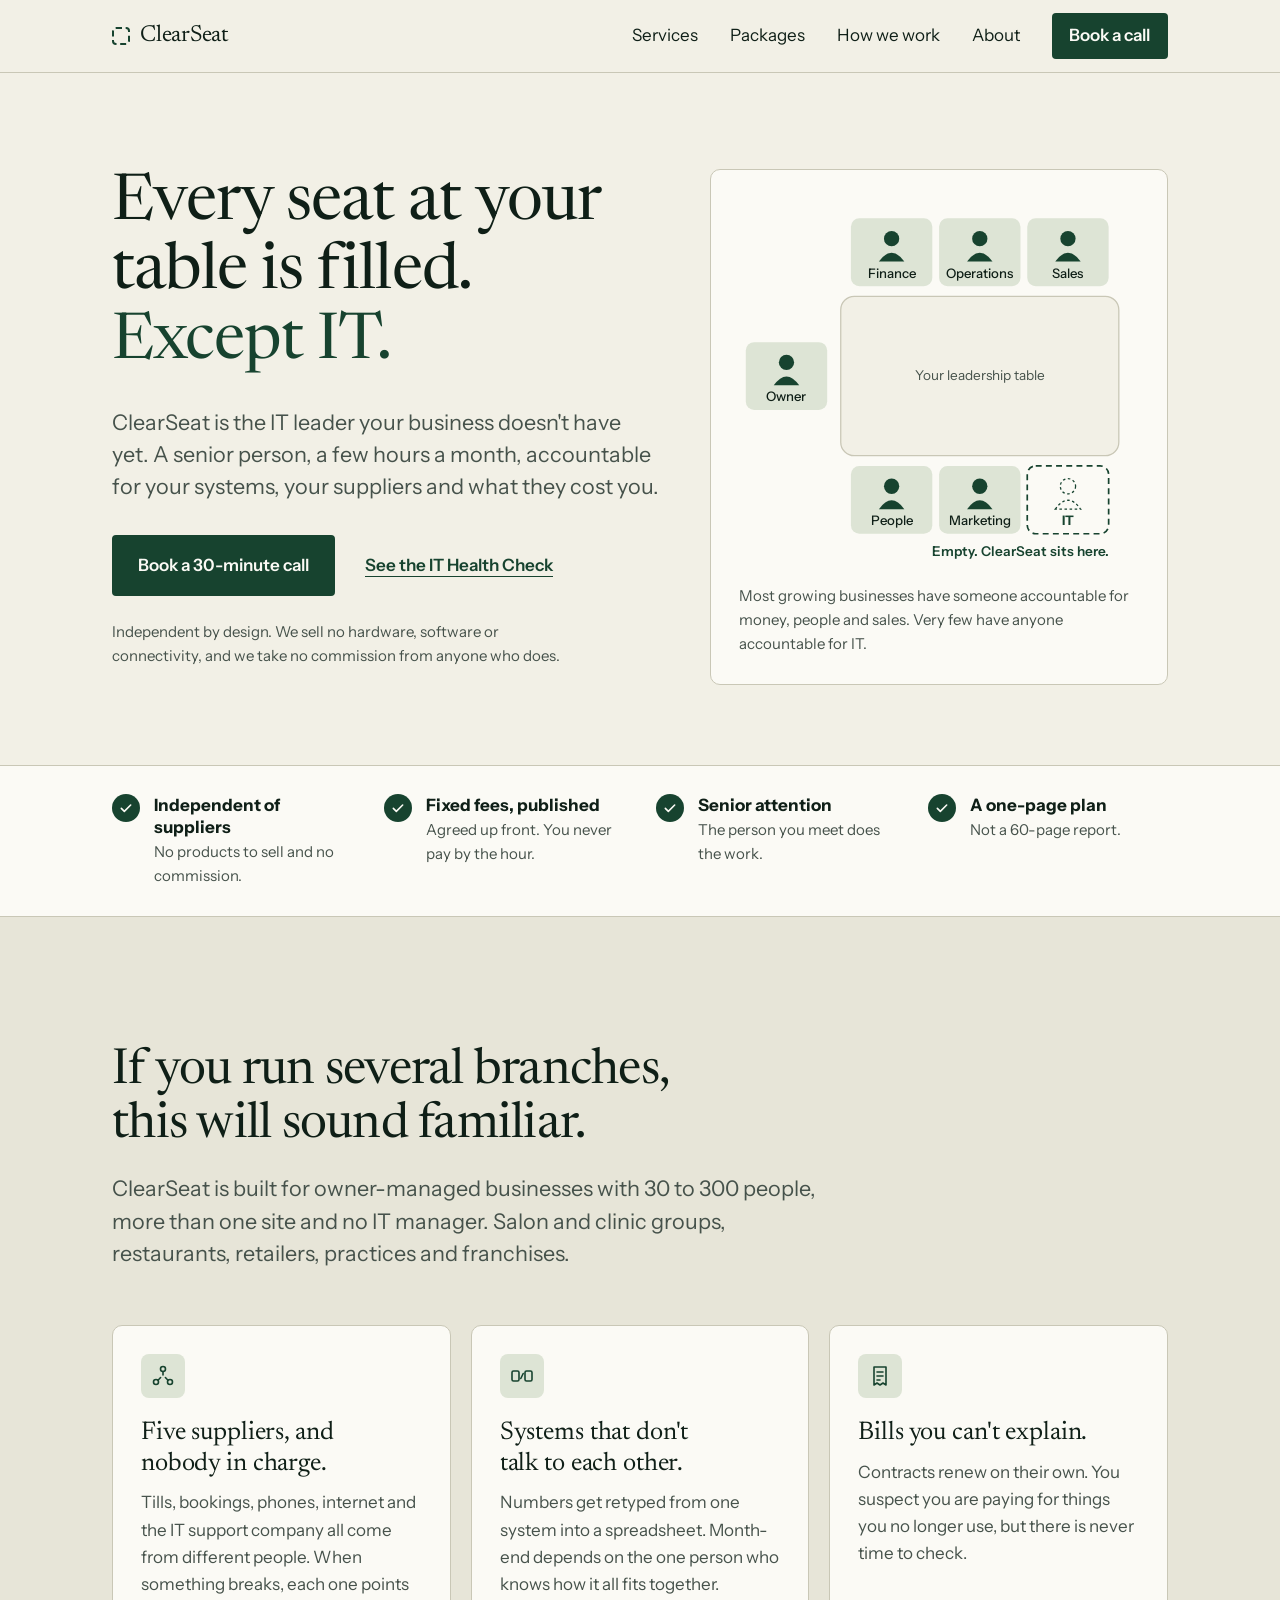
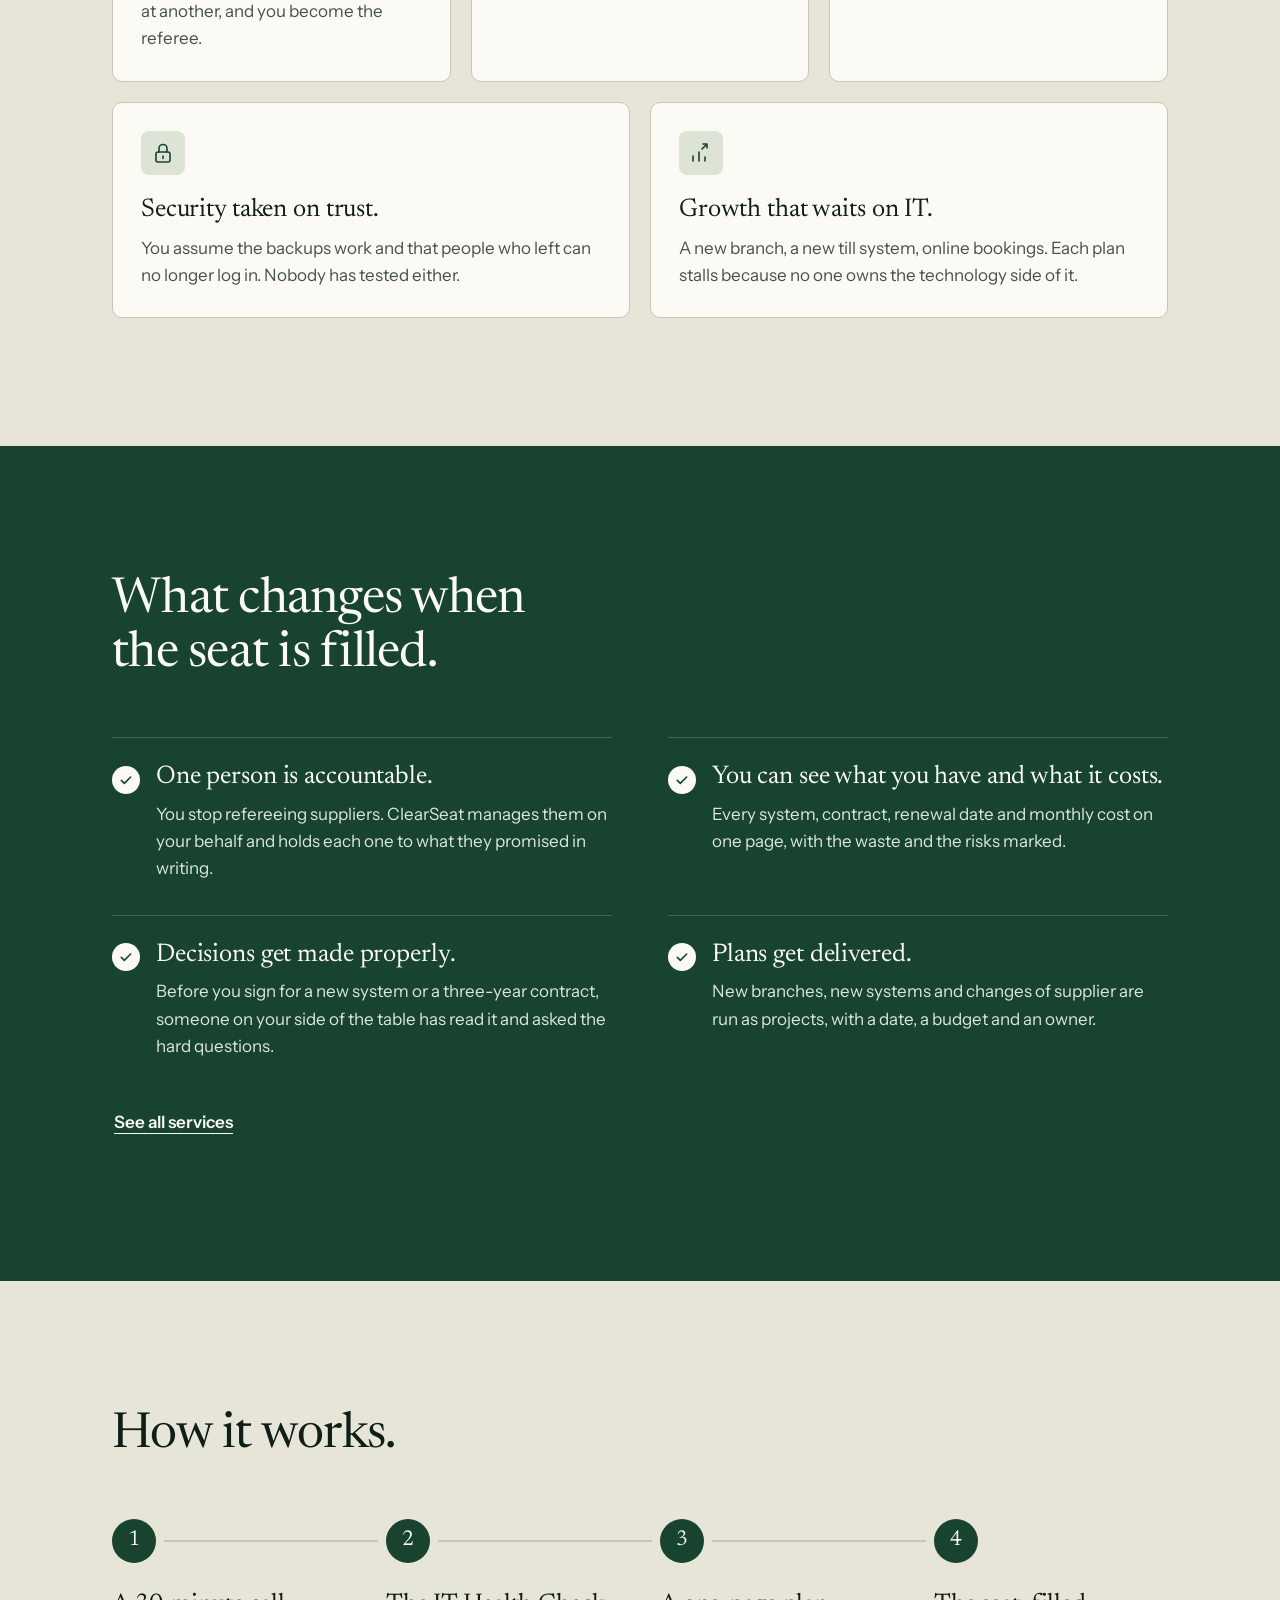
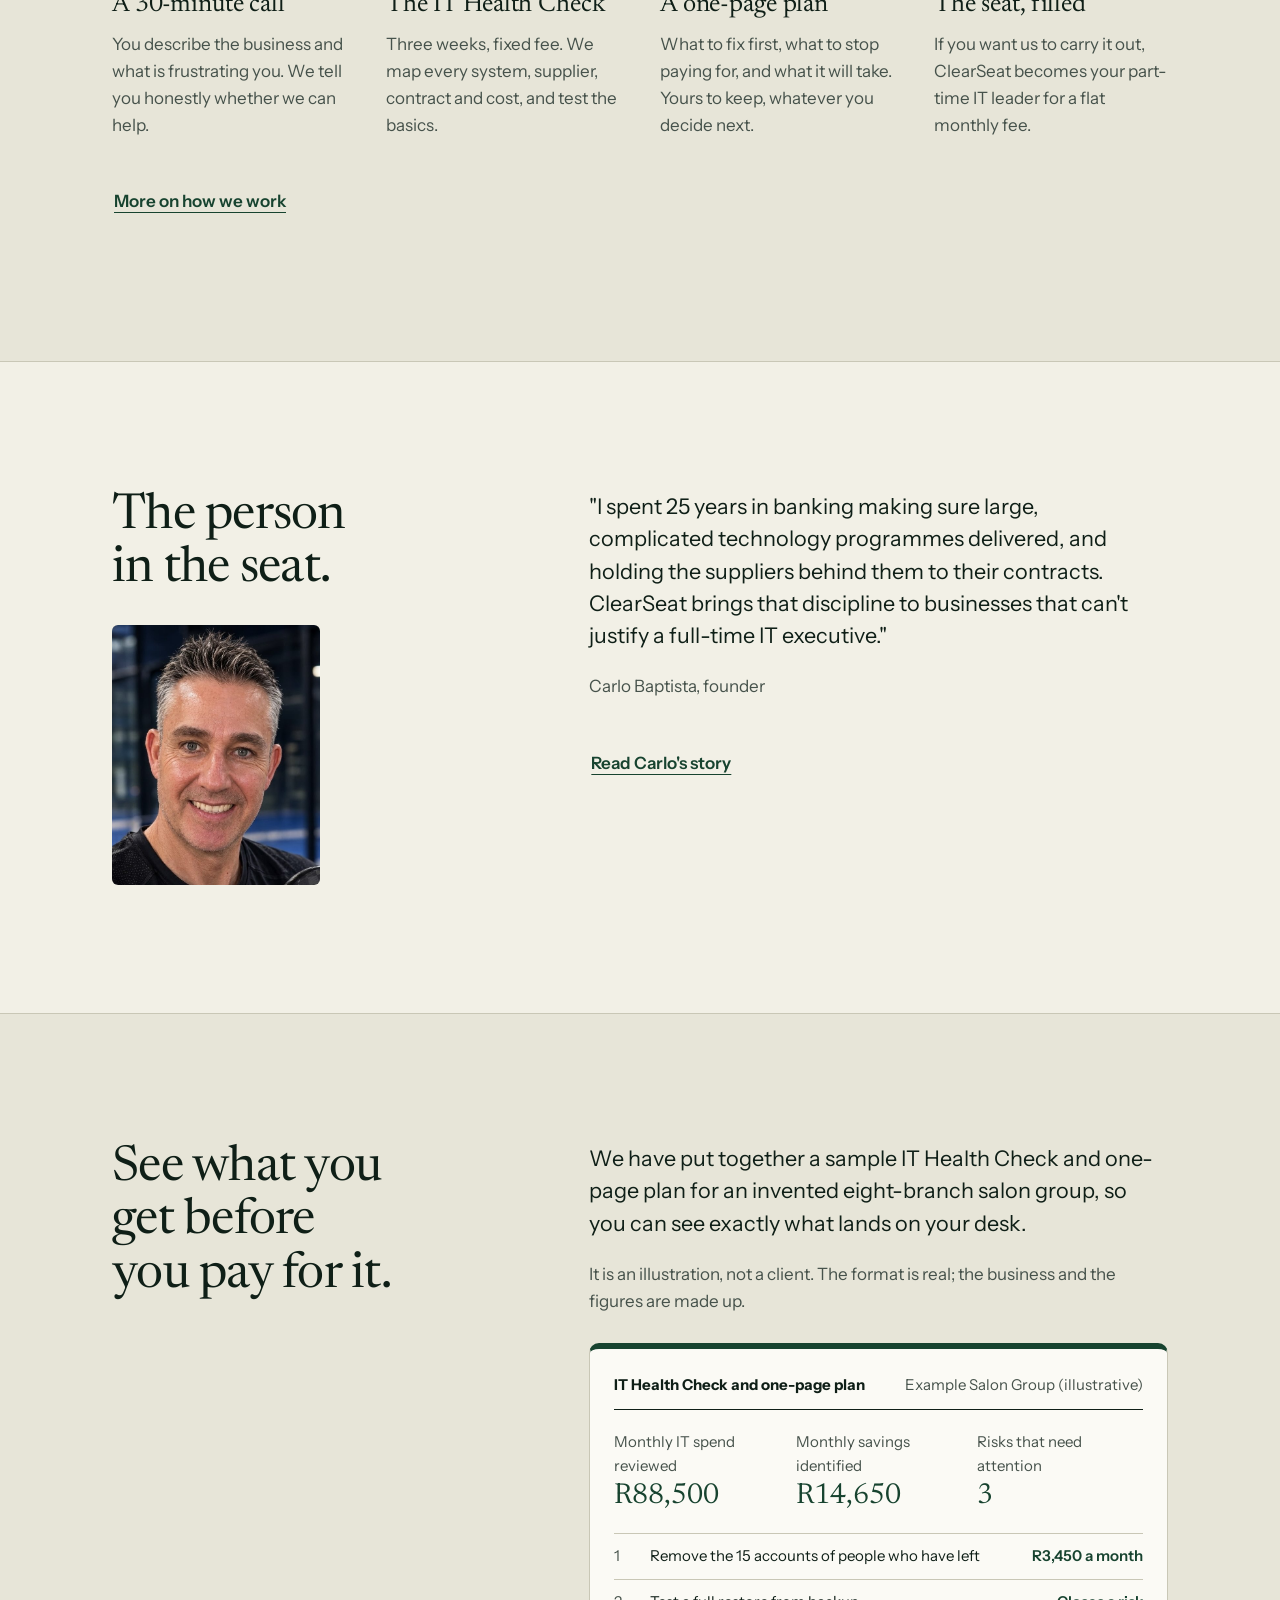
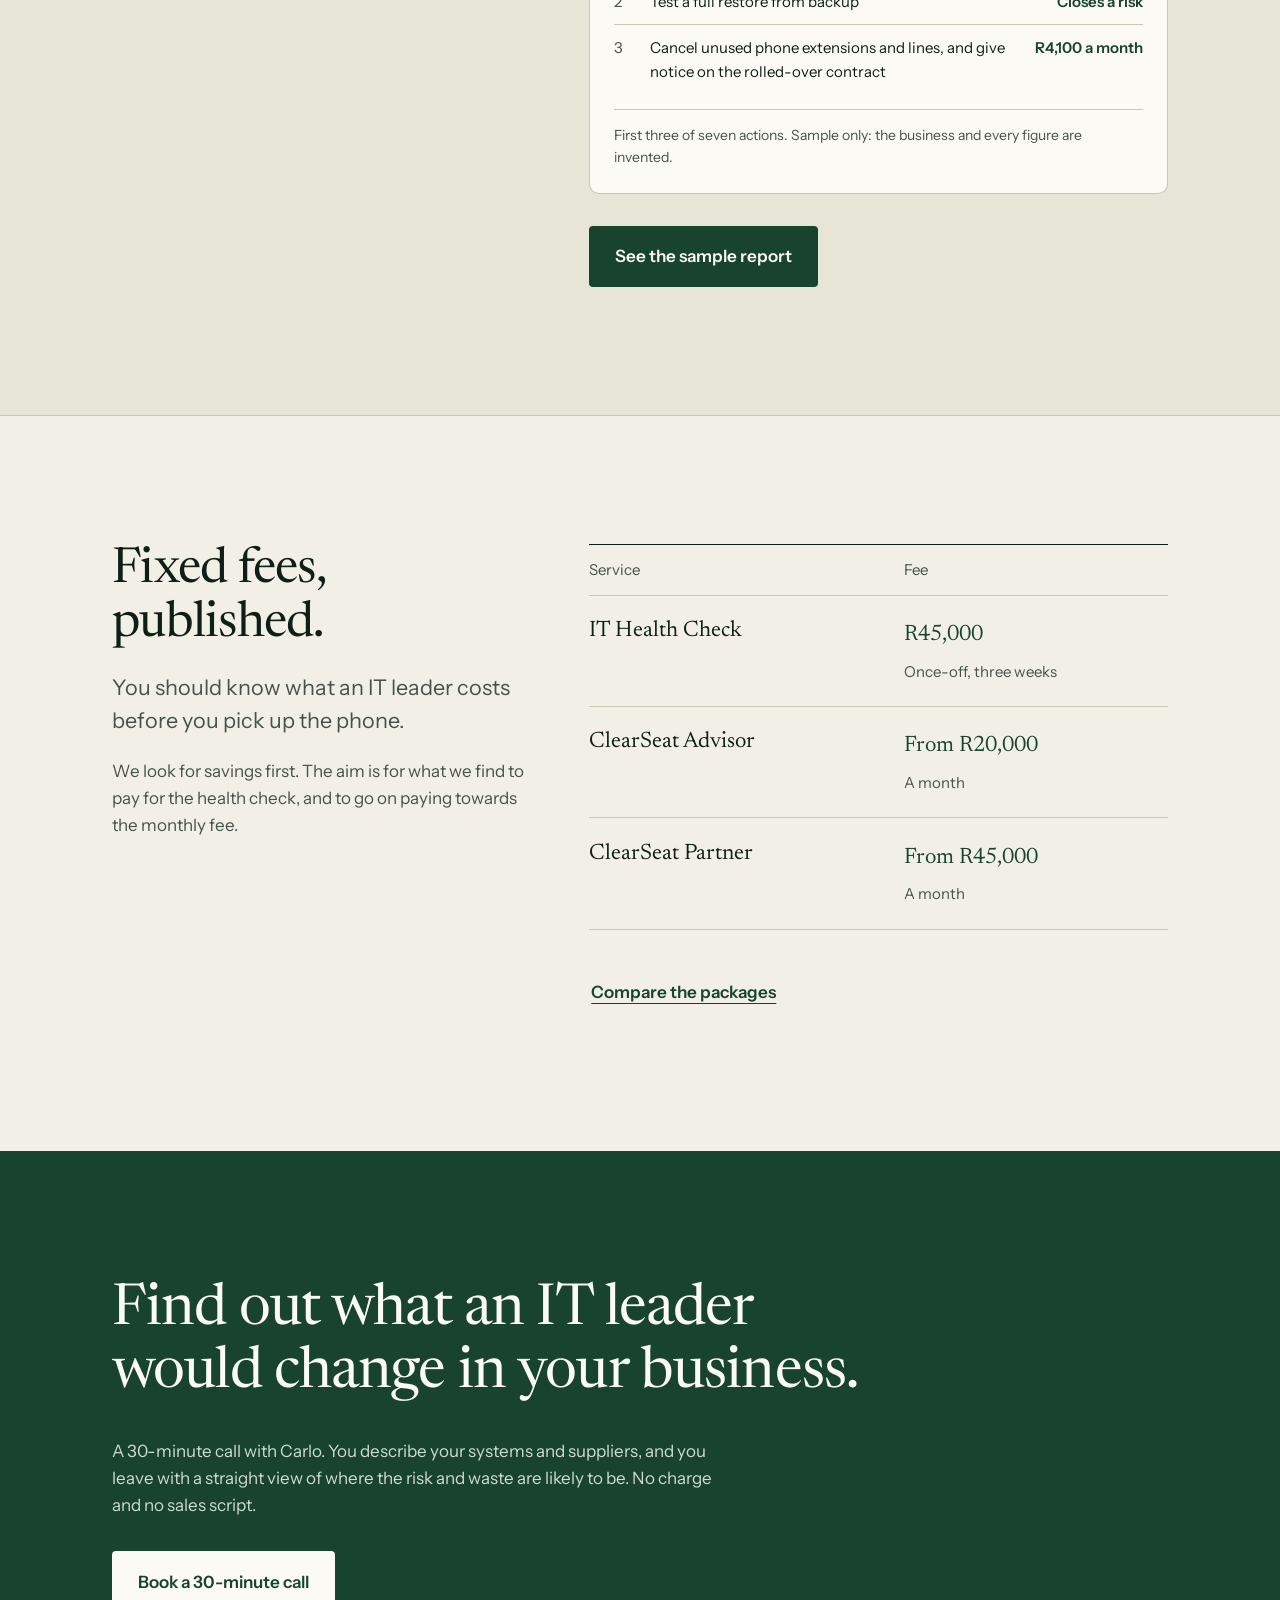
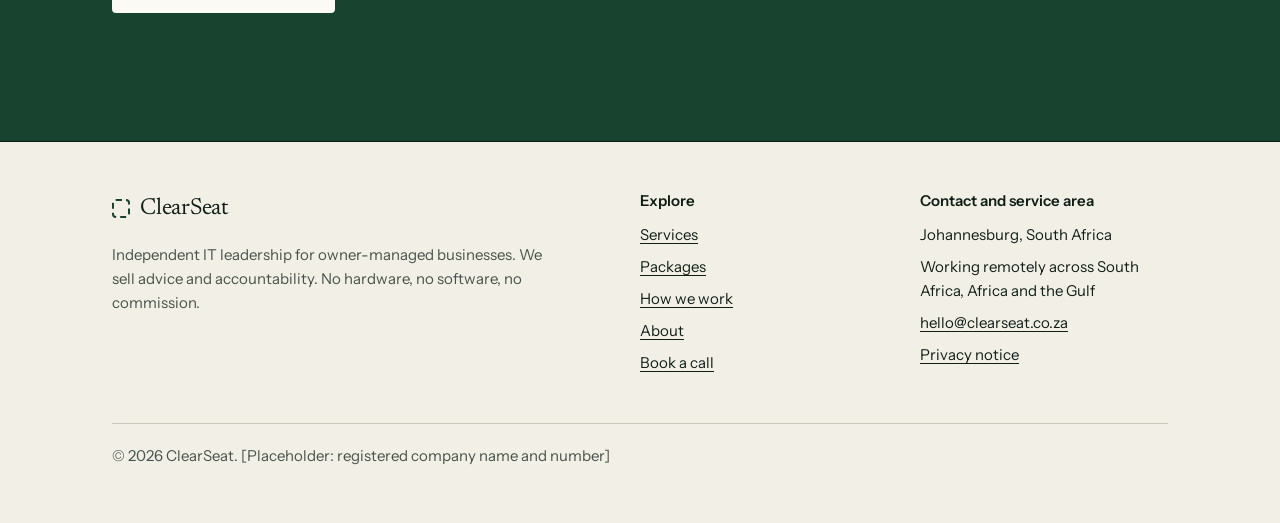
==== commit 044805c6: "Change heading typeface from Fraunces to Newsreader The hooked f in Fraunces read as a flaw. Newsrea" ====
--- a/index.html
+++ b/index.html
@@ -18,9 +18,9 @@
 <meta property="og:image:alt" content="ClearSeat. The IT leader your business doesn't have yet.">
 <meta name="twitter:card" content="summary_large_image">
 <link rel="icon" href="favicon.svg" type="image/svg+xml">
-<link rel="preload" href="fonts/fraunces.woff2" as="font" type="font/woff2" crossorigin>
+<link rel="preload" href="fonts/newsreader.woff2" as="font" type="font/woff2" crossorigin>
 <link rel="preload" href="fonts/instrument-sans.woff2" as="font" type="font/woff2" crossorigin>
-<link rel="stylesheet" href="css/styles.css">
+<link rel="stylesheet" href="css/styles.css?v=3c89ef659c">
 <script>document.documentElement.className = "js";</script>
 <script type="application/ld+json">
 {
@@ -108,10 +108,10 @@
 <section class="trust" aria-label="What you can rely on">
   <div class="wrap">
     <ul>
-      <li><span class="icon icon-sm" aria-hidden="true"><svg viewBox="0 0 24 24" focusable="false"><path d="M5 12.5l4.5 4.5L19 7.5"/></svg></span><div><strong>Independent of suppliers</strong><span>No products to sell and no commission.</span></div></li>
-      <li><span class="icon icon-sm" aria-hidden="true"><svg viewBox="0 0 24 24" focusable="false"><path d="M5 12.5l4.5 4.5L19 7.5"/></svg></span><div><strong>Fixed fees, published</strong><span>Agreed up front. You never pay by the hour.</span></div></li>
-      <li><span class="icon icon-sm" aria-hidden="true"><svg viewBox="0 0 24 24" focusable="false"><path d="M5 12.5l4.5 4.5L19 7.5"/></svg></span><div><strong>Senior attention</strong><span>The person you meet does the work.</span></div></li>
-      <li><span class="icon icon-sm" aria-hidden="true"><svg viewBox="0 0 24 24" focusable="false"><path d="M5 12.5l4.5 4.5L19 7.5"/></svg></span><div><strong>A one-page plan</strong><span>Not a 60-page report.</span></div></li>
+      <li><span class="icon icon-sm" aria-hidden="true"><svg viewBox="0 0 24 24" width="24" height="24" focusable="false"><path d="M5 12.5l4.5 4.5L19 7.5"/></svg></span><div><strong>Independent of suppliers</strong><span>No products to sell and no commission.</span></div></li>
+      <li><span class="icon icon-sm" aria-hidden="true"><svg viewBox="0 0 24 24" width="24" height="24" focusable="false"><path d="M5 12.5l4.5 4.5L19 7.5"/></svg></span><div><strong>Fixed fees, published</strong><span>Agreed up front. You never pay by the hour.</span></div></li>
+      <li><span class="icon icon-sm" aria-hidden="true"><svg viewBox="0 0 24 24" width="24" height="24" focusable="false"><path d="M5 12.5l4.5 4.5L19 7.5"/></svg></span><div><strong>Senior attention</strong><span>The person you meet does the work.</span></div></li>
+      <li><span class="icon icon-sm" aria-hidden="true"><svg viewBox="0 0 24 24" width="24" height="24" focusable="false"><path d="M5 12.5l4.5 4.5L19 7.5"/></svg></span><div><strong>A one-page plan</strong><span>Not a 60-page report.</span></div></li>
     </ul>
   </div>
 </section>
@@ -123,11 +123,11 @@
       <p class="lede">ClearSeat is built for owner-managed businesses with 30 to 300 people, more than one site and no IT manager. Salon and clinic groups, restaurants, retailers, practices and franchises.</p>
     </div>
     <ul class="cards">
-      <li class="card"><span class="icon" aria-hidden="true"><svg viewBox="0 0 24 24" focusable="false"><circle cx="12" cy="5" r="2.5"/><circle cx="5" cy="18" r="2.5"/><circle cx="19" cy="18" r="2.5"/><path d="M12 7.5v3.5M7 16.2l2.6-2.7M17 16.2l-2.6-2.7"/></svg></span><h3>Five suppliers, and nobody in charge.</h3><p>Tills, bookings, phones, internet and the IT support company all come from different people. When something breaks, each one points at another, and you become the referee.</p></li>
-      <li class="card"><span class="icon" aria-hidden="true"><svg viewBox="0 0 24 24" focusable="false"><rect x="2" y="7" width="7" height="10" rx="1.5"/><rect x="15" y="7" width="7" height="10" rx="1.5"/><path d="M10.8 14.5l2.4-5"/></svg></span><h3>Systems that don't talk to each other.</h3><p>Numbers get retyped from one system into a spreadsheet. Month-end depends on the one person who knows how it all fits together.</p></li>
-      <li class="card"><span class="icon" aria-hidden="true"><svg viewBox="0 0 24 24" focusable="false"><path d="M6 3h12v18l-3-2-3 2-3-2-3 2z"/><path d="M9 8h6M9 12h6M9 16h3"/></svg></span><h3>Bills you can't explain.</h3><p>Contracts renew on their own. You suspect you are paying for things you no longer use, but there is never time to check.</p></li>
-      <li class="card"><span class="icon" aria-hidden="true"><svg viewBox="0 0 24 24" focusable="false"><rect x="5" y="11" width="14" height="10" rx="2"/><path d="M8 11V7.5a4 4 0 0 1 8 0V11"/><path d="M12 15v2.5"/></svg></span><h3>Security taken on trust.</h3><p>You assume the backups work and that people who left can no longer log in. Nobody has tested either.</p></li>
-      <li class="card"><span class="icon" aria-hidden="true"><svg viewBox="0 0 24 24" focusable="false"><path d="M4 20v-5M10 20v-9M16 20v-4"/><path d="M13 8l5-5M18 3h-4M18 3v4"/></svg></span><h3>Growth that waits on IT.</h3><p>A new branch, a new till system, online bookings. Each plan stalls because no one owns the technology side of it.</p></li>
+      <li class="card"><span class="icon" aria-hidden="true"><svg viewBox="0 0 24 24" width="24" height="24" focusable="false"><circle cx="12" cy="5" r="2.5"/><circle cx="5" cy="18" r="2.5"/><circle cx="19" cy="18" r="2.5"/><path d="M12 7.5v3.5M7 16.2l2.6-2.7M17 16.2l-2.6-2.7"/></svg></span><h3>Five suppliers, and nobody in charge.</h3><p>Tills, bookings, phones, internet and the IT support company all come from different people. When something breaks, each one points at another, and you become the referee.</p></li>
+      <li class="card"><span class="icon" aria-hidden="true"><svg viewBox="0 0 24 24" width="24" height="24" focusable="false"><rect x="2" y="7" width="7" height="10" rx="1.5"/><rect x="15" y="7" width="7" height="10" rx="1.5"/><path d="M10.8 14.5l2.4-5"/></svg></span><h3>Systems that don't talk to each other.</h3><p>Numbers get retyped from one system into a spreadsheet. Month-end depends on the one person who knows how it all fits together.</p></li>
+      <li class="card"><span class="icon" aria-hidden="true"><svg viewBox="0 0 24 24" width="24" height="24" focusable="false"><path d="M6 3h12v18l-3-2-3 2-3-2-3 2z"/><path d="M9 8h6M9 12h6M9 16h3"/></svg></span><h3>Bills you can't explain.</h3><p>Contracts renew on their own. You suspect you are paying for things you no longer use, but there is never time to check.</p></li>
+      <li class="card"><span class="icon" aria-hidden="true"><svg viewBox="0 0 24 24" width="24" height="24" focusable="false"><rect x="5" y="11" width="14" height="10" rx="2"/><path d="M8 11V7.5a4 4 0 0 1 8 0V11"/><path d="M12 15v2.5"/></svg></span><h3>Security taken on trust.</h3><p>You assume the backups work and that people who left can no longer log in. Nobody has tested either.</p></li>
+      <li class="card"><span class="icon" aria-hidden="true"><svg viewBox="0 0 24 24" width="24" height="24" focusable="false"><path d="M4 20v-5M10 20v-9M16 20v-4"/><path d="M13 8l5-5M18 3h-4M18 3v4"/></svg></span><h3>Growth that waits on IT.</h3><p>A new branch, a new till system, online bookings. Each plan stalls because no one owns the technology side of it.</p></li>
     </ul>
   </div>
 </section>
@@ -138,10 +138,10 @@
       <h2>What changes when the seat is filled.</h2>
     </div>
     <ul class="outcomes">
-      <li><span class="icon icon-sm" aria-hidden="true"><svg viewBox="0 0 24 24" focusable="false"><path d="M5 12.5l4.5 4.5L19 7.5"/></svg></span><div><h3>One person is accountable.</h3><p>You stop refereeing suppliers. ClearSeat manages them on your behalf and holds each one to what they promised in writing.</p></div></li>
-      <li><span class="icon icon-sm" aria-hidden="true"><svg viewBox="0 0 24 24" focusable="false"><path d="M5 12.5l4.5 4.5L19 7.5"/></svg></span><div><h3>You can see what you have and what it costs.</h3><p>Every system, contract, renewal date and monthly cost on one page, with the waste and the risks marked.</p></div></li>
-      <li><span class="icon icon-sm" aria-hidden="true"><svg viewBox="0 0 24 24" focusable="false"><path d="M5 12.5l4.5 4.5L19 7.5"/></svg></span><div><h3>Decisions get made properly.</h3><p>Before you sign for a new system or a three-year contract, someone on your side of the table has read it and asked the hard questions.</p></div></li>
-      <li><span class="icon icon-sm" aria-hidden="true"><svg viewBox="0 0 24 24" focusable="false"><path d="M5 12.5l4.5 4.5L19 7.5"/></svg></span><div><h3>Plans get delivered.</h3><p>New branches, new systems and changes of supplier are run as projects, with a date, a budget and an owner.</p></div></li>
+      <li><span class="icon icon-sm" aria-hidden="true"><svg viewBox="0 0 24 24" width="24" height="24" focusable="false"><path d="M5 12.5l4.5 4.5L19 7.5"/></svg></span><div><h3>One person is accountable.</h3><p>You stop refereeing suppliers. ClearSeat manages them on your behalf and holds each one to what they promised in writing.</p></div></li>
+      <li><span class="icon icon-sm" aria-hidden="true"><svg viewBox="0 0 24 24" width="24" height="24" focusable="false"><path d="M5 12.5l4.5 4.5L19 7.5"/></svg></span><div><h3>You can see what you have and what it costs.</h3><p>Every system, contract, renewal date and monthly cost on one page, with the waste and the risks marked.</p></div></li>
+      <li><span class="icon icon-sm" aria-hidden="true"><svg viewBox="0 0 24 24" width="24" height="24" focusable="false"><path d="M5 12.5l4.5 4.5L19 7.5"/></svg></span><div><h3>Decisions get made properly.</h3><p>Before you sign for a new system or a three-year contract, someone on your side of the table has read it and asked the hard questions.</p></div></li>
+      <li><span class="icon icon-sm" aria-hidden="true"><svg viewBox="0 0 24 24" width="24" height="24" focusable="false"><path d="M5 12.5l4.5 4.5L19 7.5"/></svg></span><div><h3>Plans get delivered.</h3><p>New branches, new systems and changes of supplier are run as projects, with a date, a budget and an owner.</p></div></li>
     </ul>
     <div class="actions"><a class="btn btn-plain" href="services.html">See all services</a></div>
   </div>
@@ -259,6 +259,6 @@
     <p class="footer-base">&copy; 2026 ClearSeat. [Placeholder: registered company name and number]</p>
   </div>
 </footer>
-<script src="js/main.js" defer></script>
+<script src="js/main.js?v=3c89ef659c" defer></script>
 </body>
 </html>
--- a/css/styles.css
+++ b/css/styles.css
@@ -1,9 +1,9 @@
 /* ClearSeat - site styles. Two typefaces, one green, one idea: the empty seat. */
 
 @font-face {
-  font-family: "Fraunces";
-  src: url("../fonts/fraunces.woff2") format("woff2");
-  font-weight: 100 900;
+  font-family: "Newsreader";
+  src: url("../fonts/newsreader.woff2") format("woff2");
+  font-weight: 200 800;
   font-style: normal;
   font-display: swap;
 }
@@ -25,7 +25,7 @@
   --rule: #c9c7b6;
   --white: #fbfaf5;
   --tint: #dde4d5;
-  --display: "Fraunces", "Iowan Old Style", Georgia, serif;
+  --display: "Newsreader", "Iowan Old Style", Georgia, serif;
   --body: "Instrument Sans", "Helvetica Neue", Arial, sans-serif;
   --wrap: 72rem;
   --gutter: clamp(1.25rem, 5vw, 3rem);
@@ -355,6 +355,9 @@
   .seat-label, .seat-empty-label, .table-word, .seat-note { font-size: 17.5px; }
 }
 
+/* Large desktop monitors: scale everything up a step */
+@media (min-width: 100rem) { html { font-size: 112.5%; } }
+
 /* Footer labels */
 .site-footer .footer-base { max-width: none; }
 .footer-label { font-family: var(--body); font-size: 0.9375rem; font-weight: 600; letter-spacing: 0; line-height: 1.4; margin-bottom: 0.75rem; }
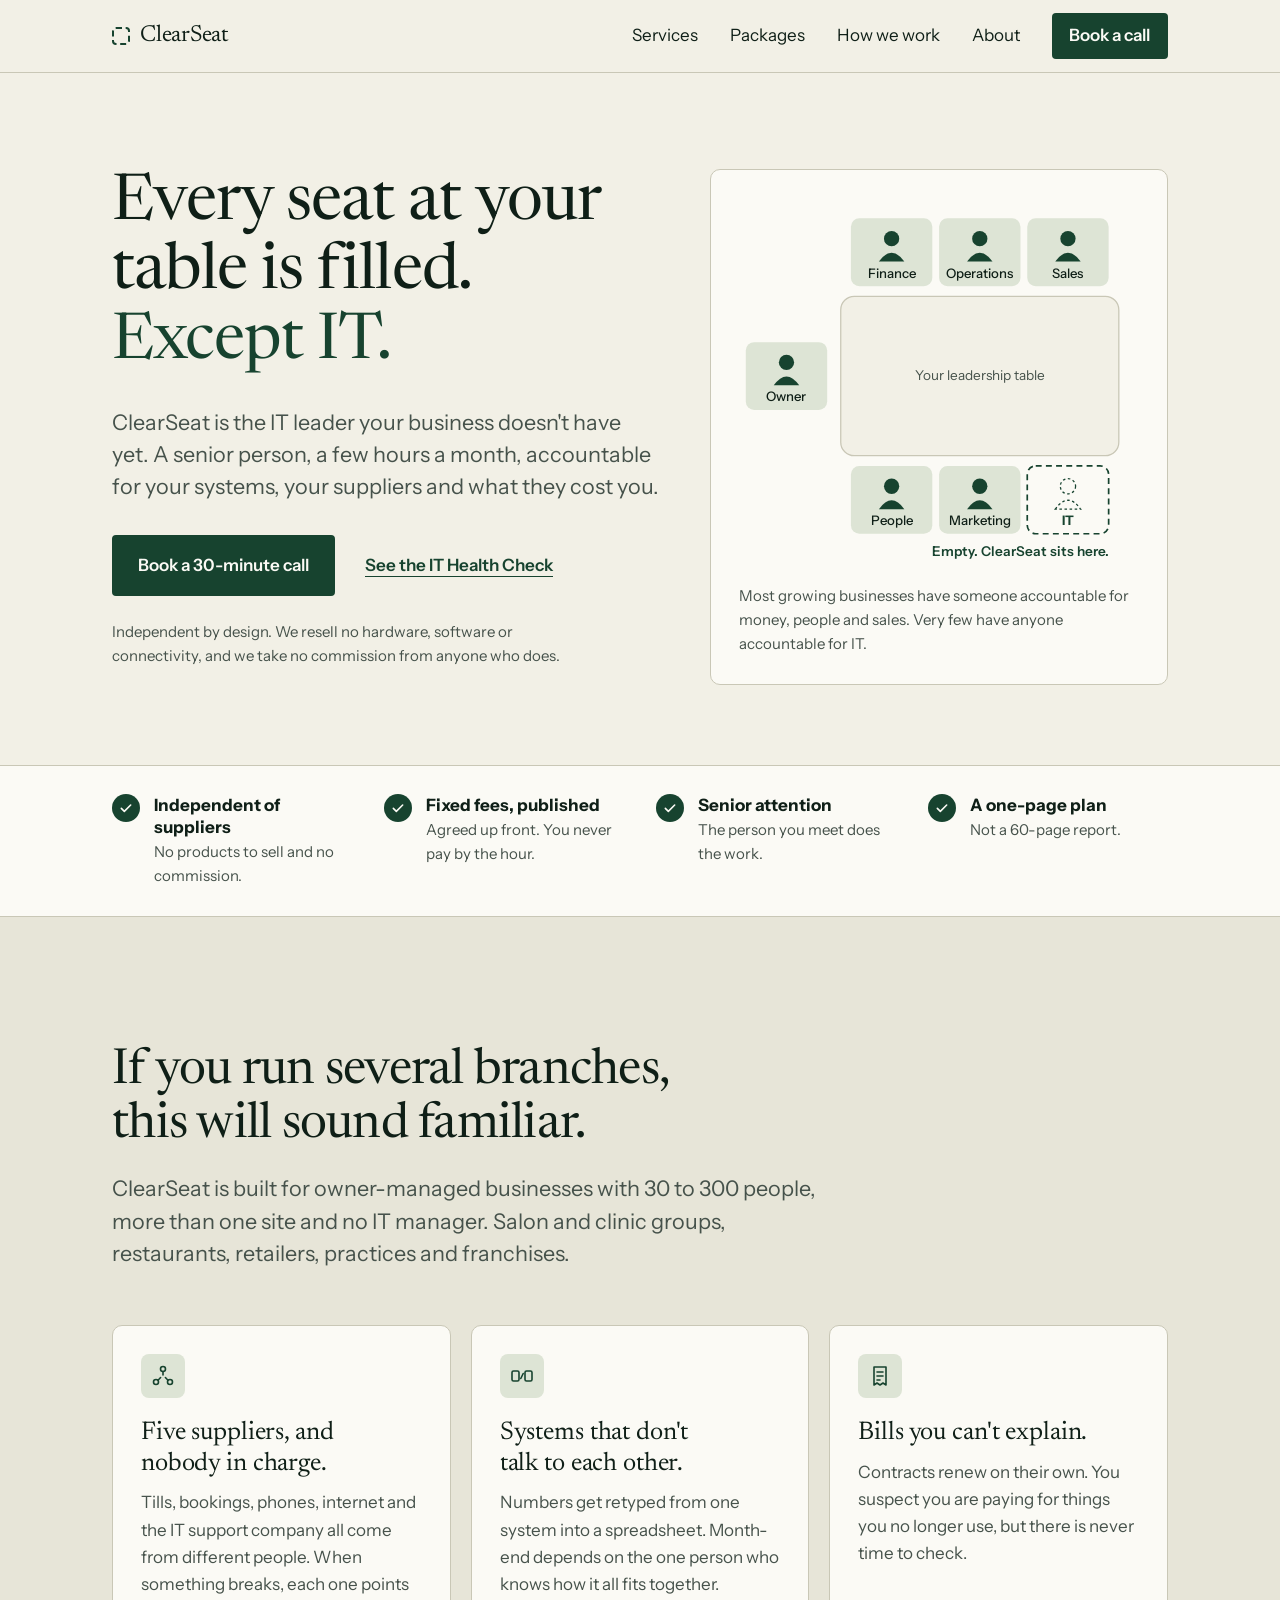
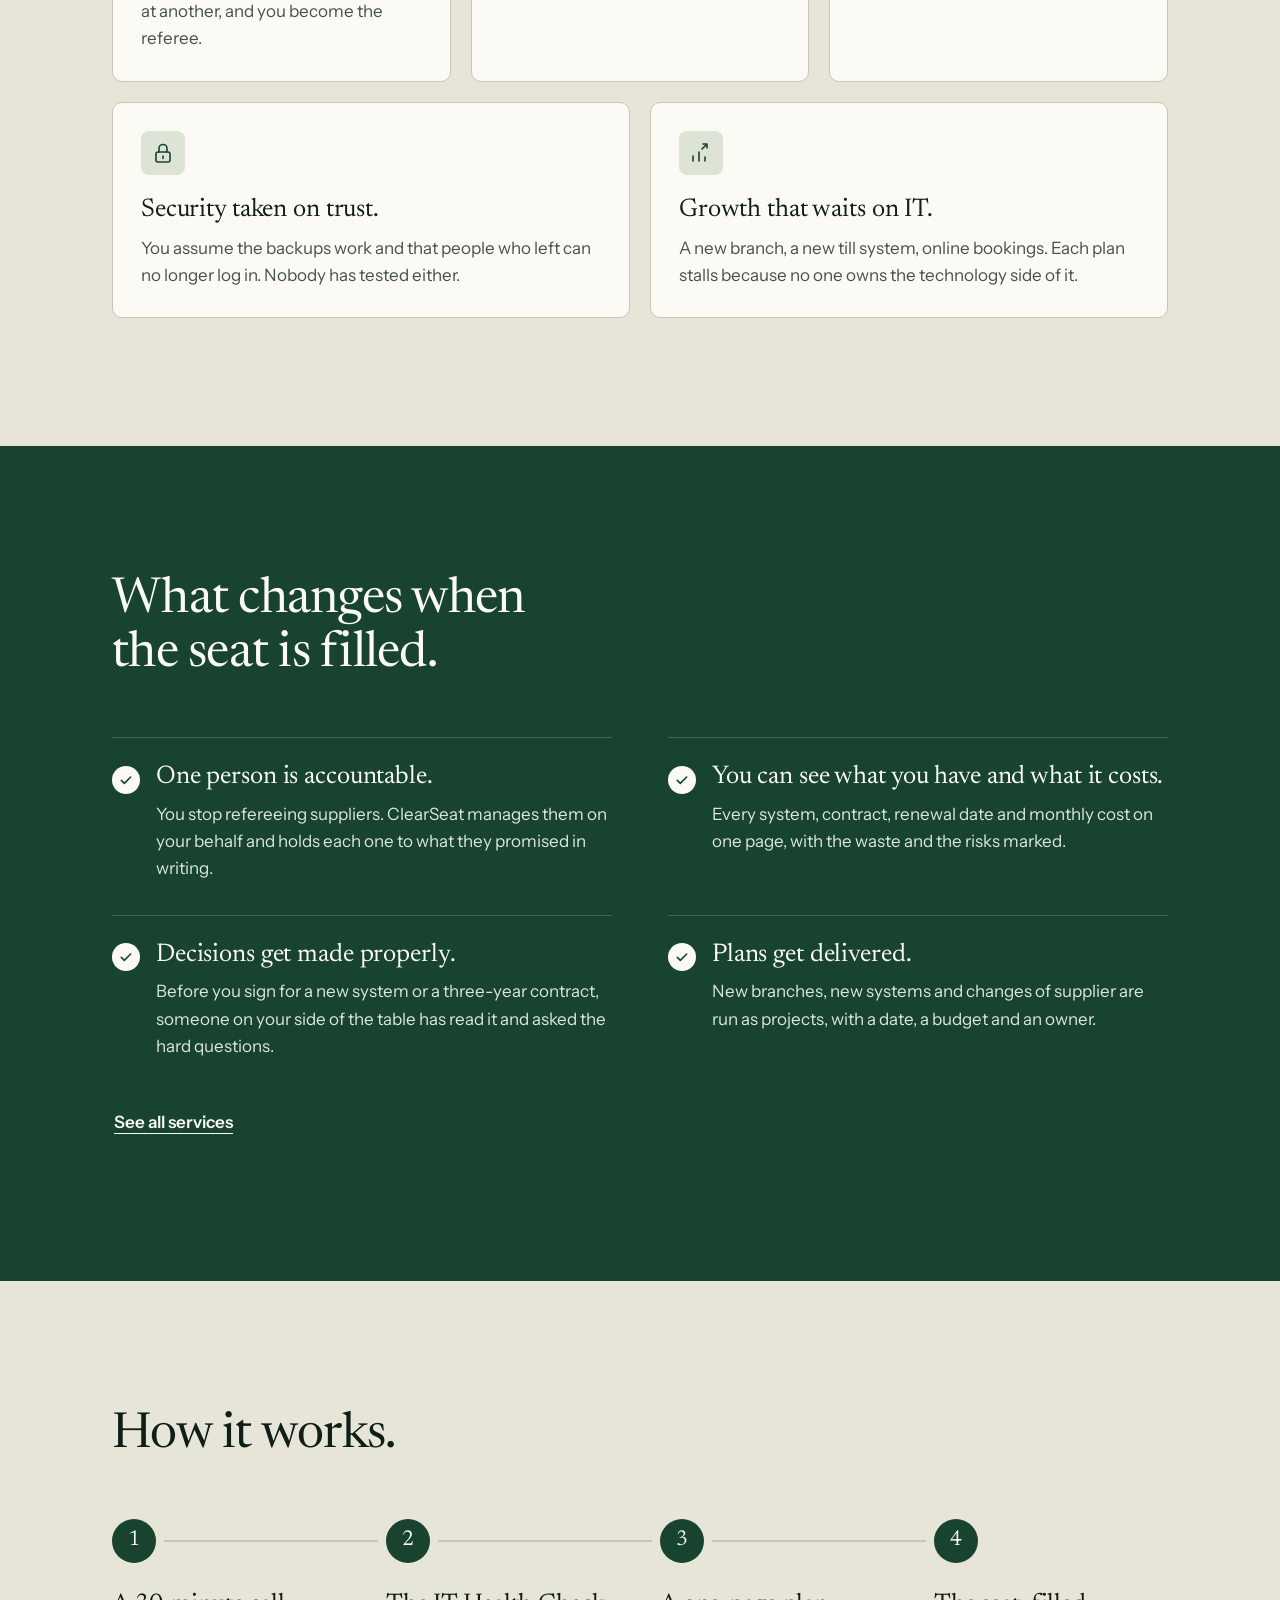
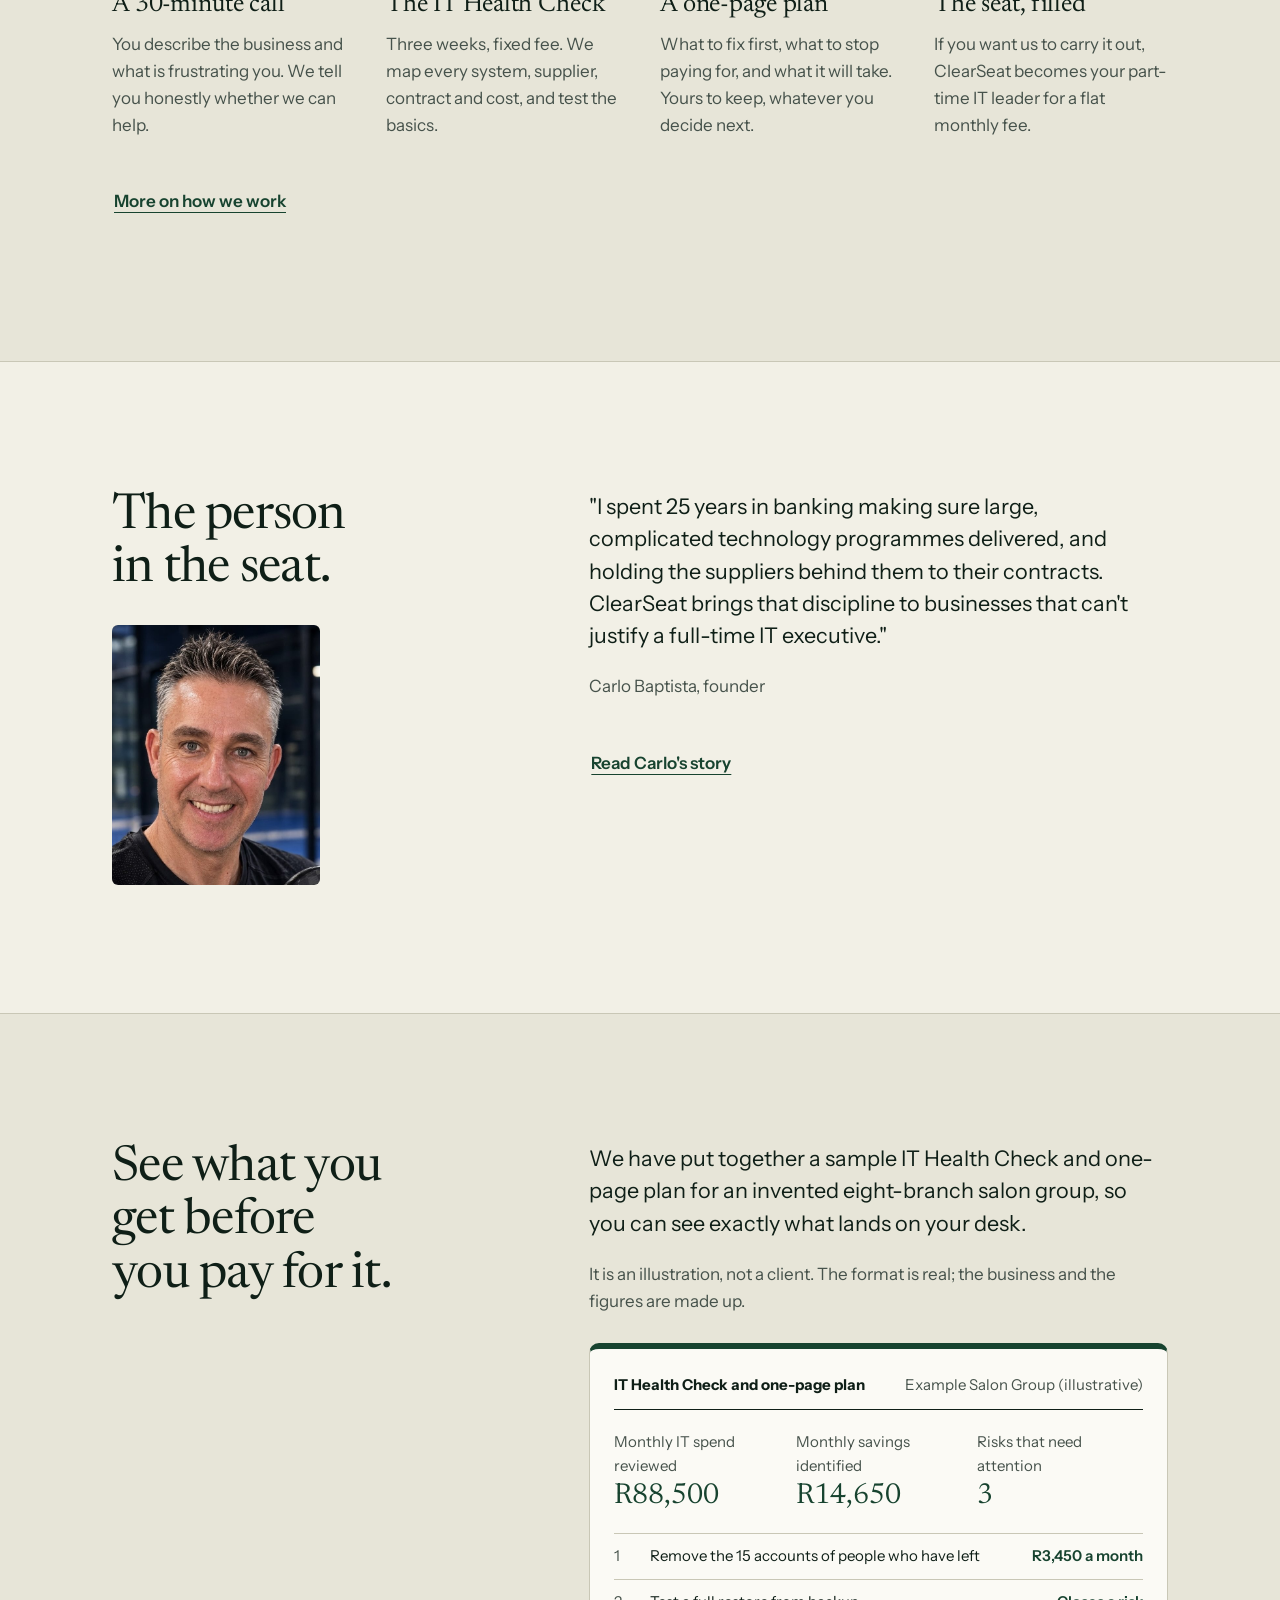
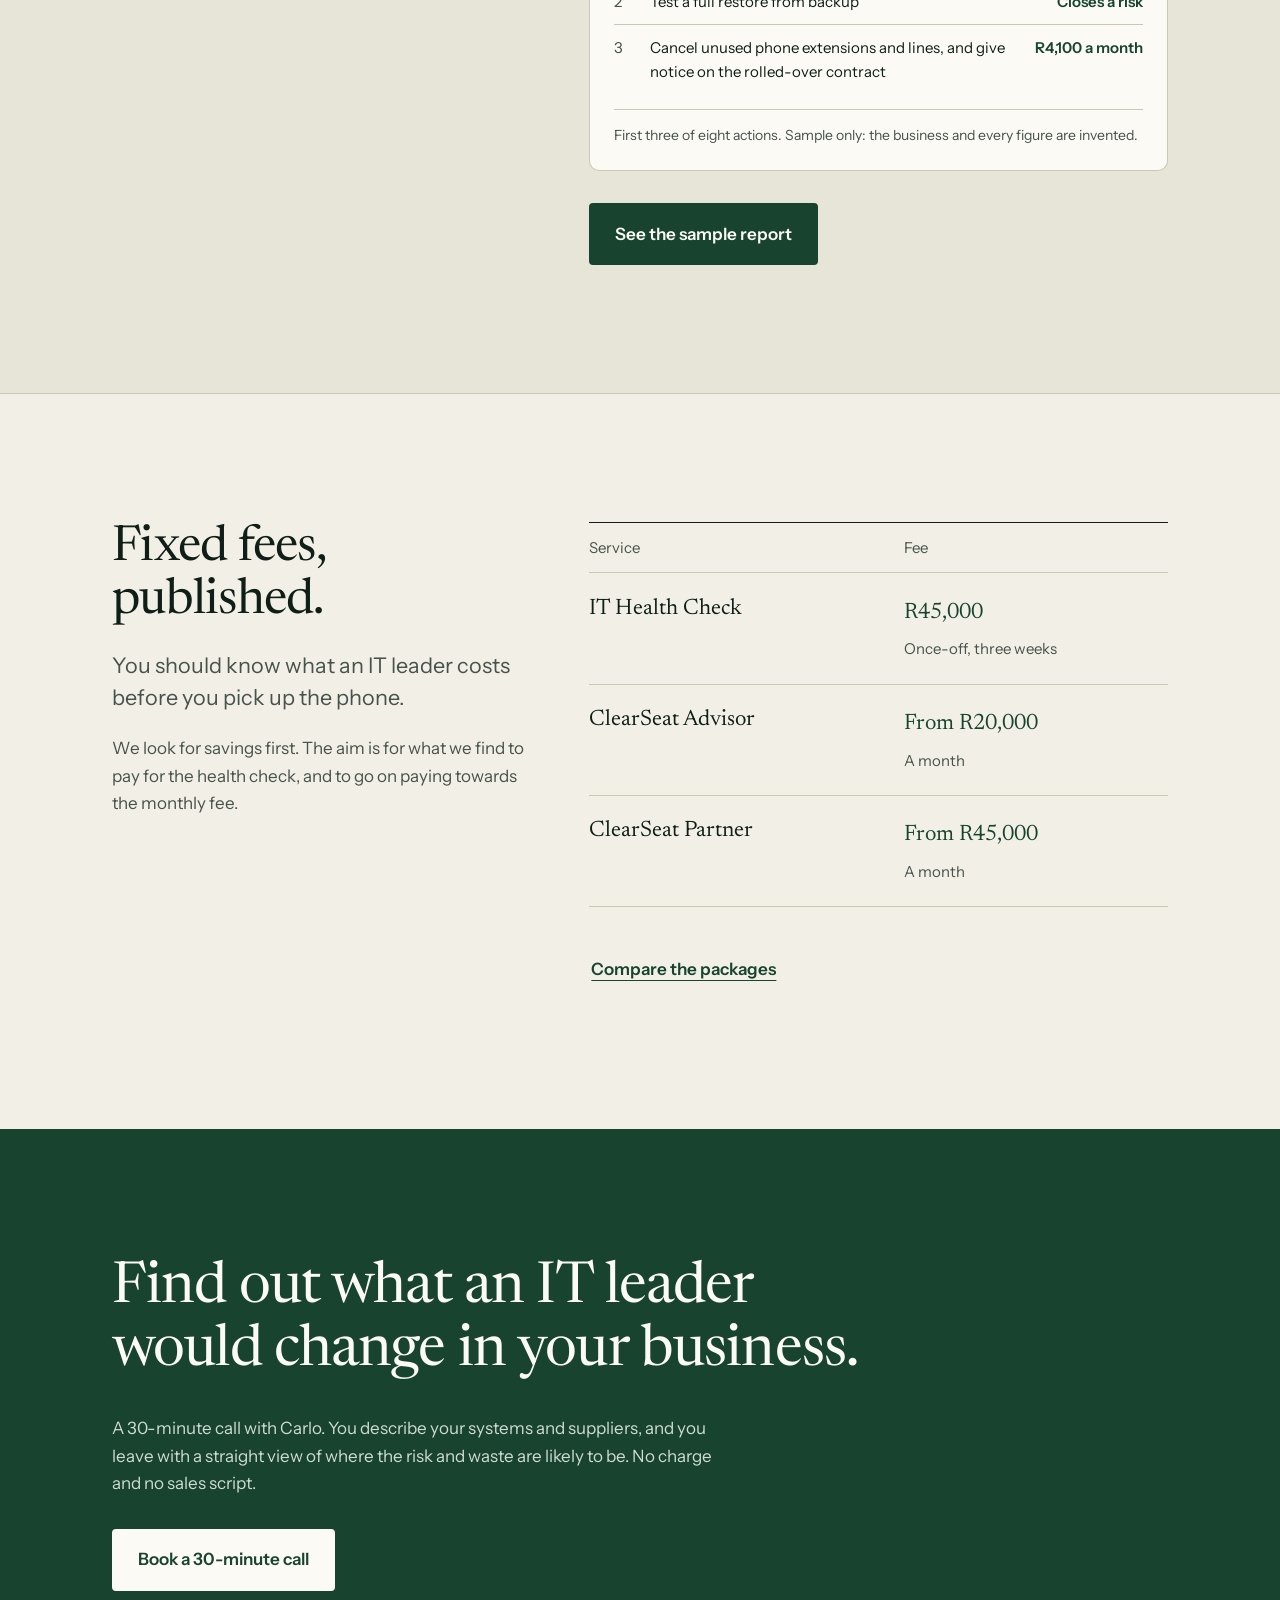
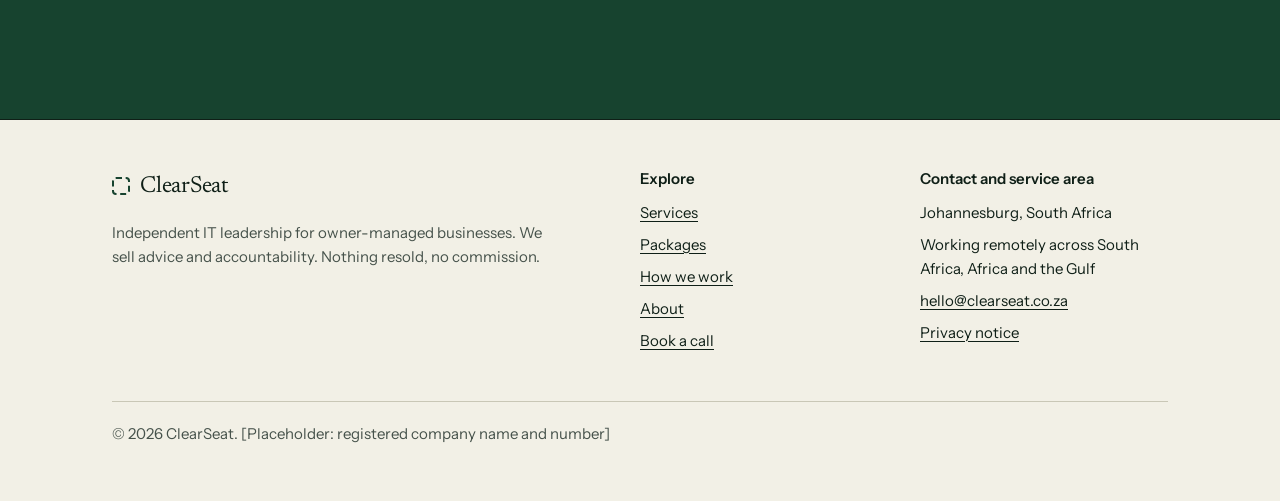
==== commit 50a1225f: "Add build, buy or drop to the health check, and a Small builds service - Health check now includes a" ====
--- a/index.html
+++ b/index.html
@@ -20,7 +20,7 @@
 <link rel="icon" href="favicon.svg" type="image/svg+xml">
 <link rel="preload" href="fonts/newsreader.woff2" as="font" type="font/woff2" crossorigin>
 <link rel="preload" href="fonts/instrument-sans.woff2" as="font" type="font/woff2" crossorigin>
-<link rel="stylesheet" href="css/styles.css?v=3c89ef659c">
+<link rel="stylesheet" href="css/styles.css?v=9917577e56">
 <script>document.documentElement.className = "js";</script>
 <script type="application/ld+json">
 {
@@ -82,7 +82,7 @@
         <a class="btn" href="contact.html">Book a 30-minute call</a>
         <a class="btn btn-plain" href="services.html#health-check">See the IT Health Check</a>
       </div>
-      <p class="hero-note">Independent by design. We sell no hardware, software or connectivity, and we take no commission from anyone who does.</p>
+      <p class="hero-note">Independent by design. We resell no hardware, software or connectivity, and we take no commission from anyone who does.</p>
     </div>
     <figure class="table-fig">
   <svg viewBox="0 0 472 436" role="img" aria-labelledby="table-title table-desc">
@@ -193,7 +193,7 @@
           <li><span>Test a full restore from backup</span><span>Closes a risk</span></li>
           <li><span>Cancel unused phone extensions and lines, and give notice on the rolled-over contract</span><span>R4,100 a month</span></li>
         </ol>
-        <figcaption class="preview-foot">First three of seven actions. Sample only: the business and every figure are invented.</figcaption>
+        <figcaption class="preview-foot">First three of eight actions. Sample only: the business and every figure are invented.</figcaption>
       </figure>
       <div class="actions"><a class="btn" href="sample.html">See the sample report</a></div>
     </div>
@@ -234,7 +234,7 @@
     <div class="footer-grid">
       <div>
         <a class="brand" href="index.html"><span class="brand-mark" aria-hidden="true"></span>ClearSeat</a>
-        <p style="margin-top:1rem">Independent IT leadership for owner-managed businesses. We sell advice and accountability. No hardware, no software, no commission.</p>
+        <p style="margin-top:1rem">Independent IT leadership for owner-managed businesses. We sell advice and accountability. Nothing resold, no commission.</p>
       </div>
       <nav aria-label="Footer">
         <h2 class="footer-label">Explore</h2>
@@ -259,6 +259,6 @@
     <p class="footer-base">&copy; 2026 ClearSeat. [Placeholder: registered company name and number]</p>
   </div>
 </footer>
-<script src="js/main.js?v=3c89ef659c" defer></script>
+<script src="js/main.js?v=9917577e56" defer></script>
 </body>
 </html>
--- a/css/styles.css
+++ b/css/styles.css
@@ -240,6 +240,7 @@
 .register tfoot th, .register tfoot td { font-weight: 600; border-bottom: 0; border-top: 1px solid var(--ink); }
 .flag { display: inline-block; font-size: 0.8125rem; font-weight: 600; padding: 0.1rem 0.5rem; border-radius: 3px; border: 1px solid var(--green); color: var(--green); white-space: nowrap; }
 .flag-risk { border-style: dashed; color: var(--ink); border-color: var(--ink); }
+.flag-build { background: var(--green); color: var(--white); }
 
 @media (max-width: 47.99rem) {
   .register { min-width: 0; }
